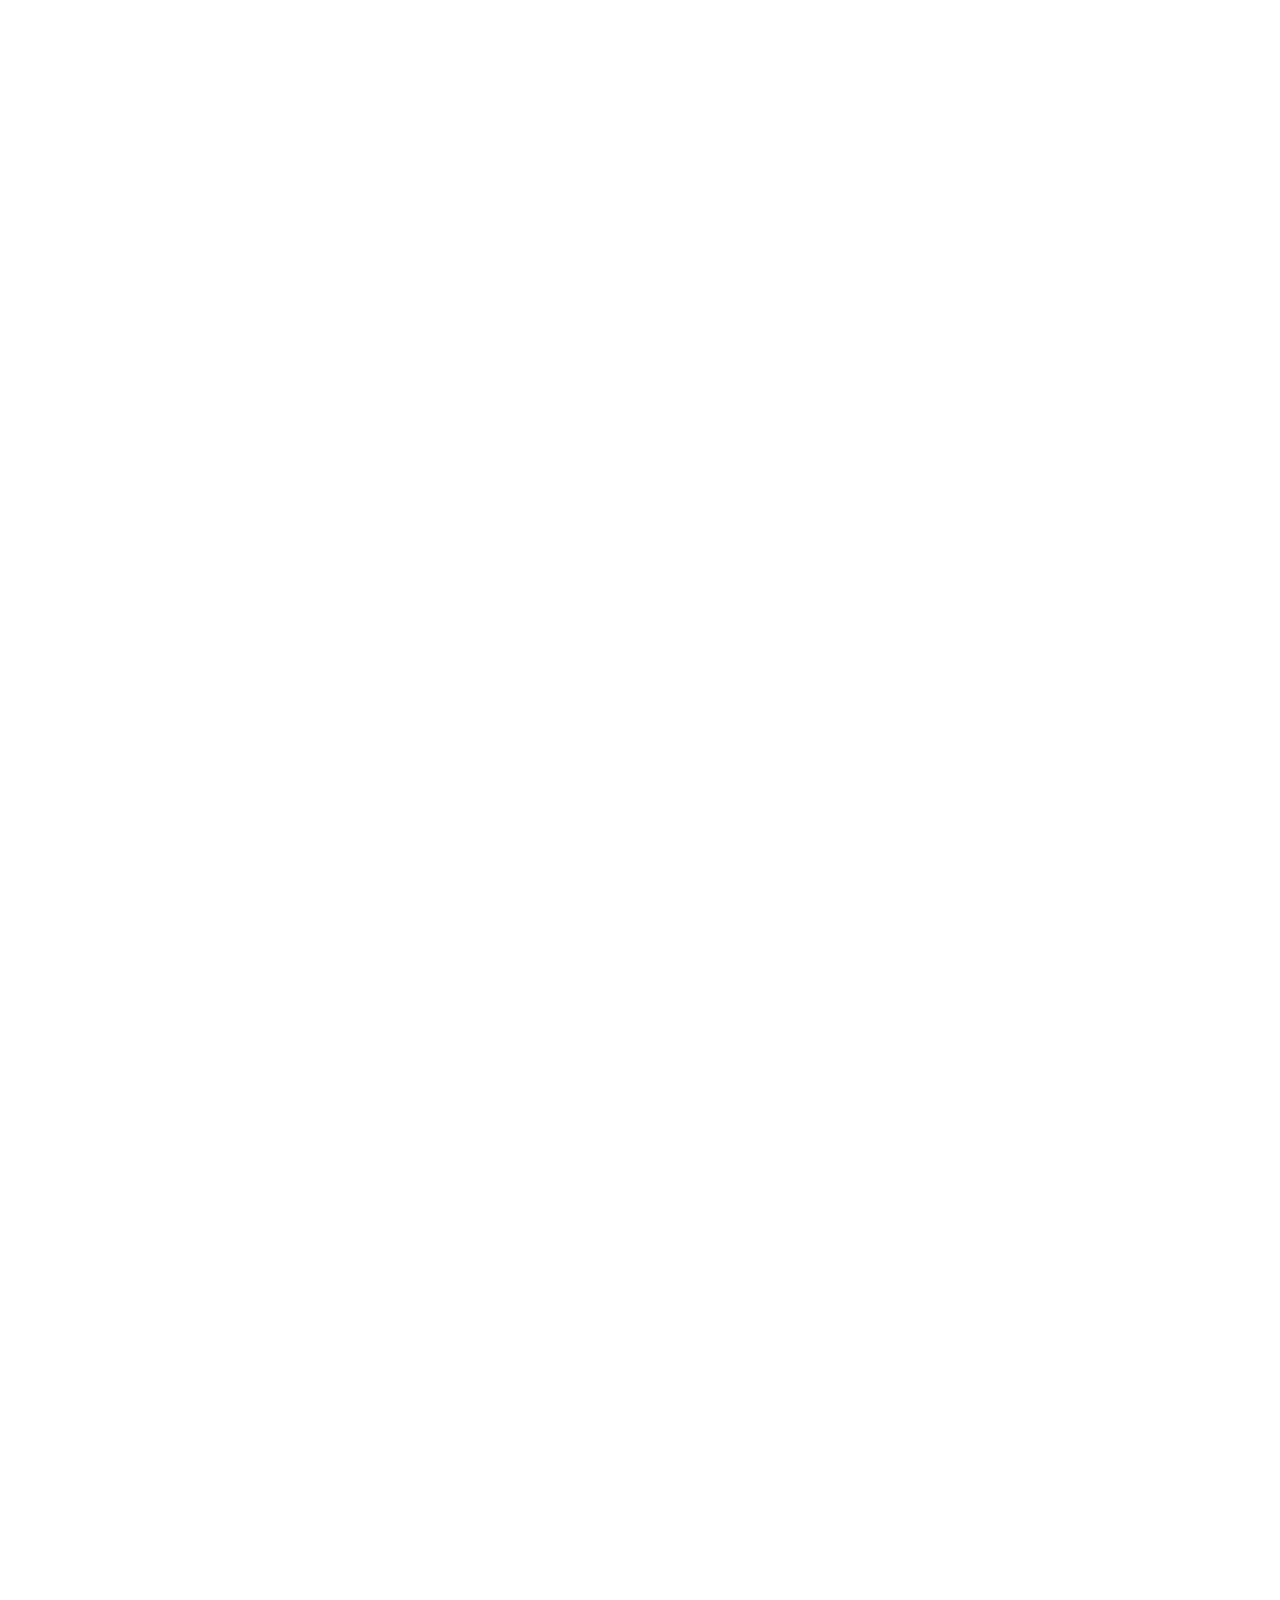
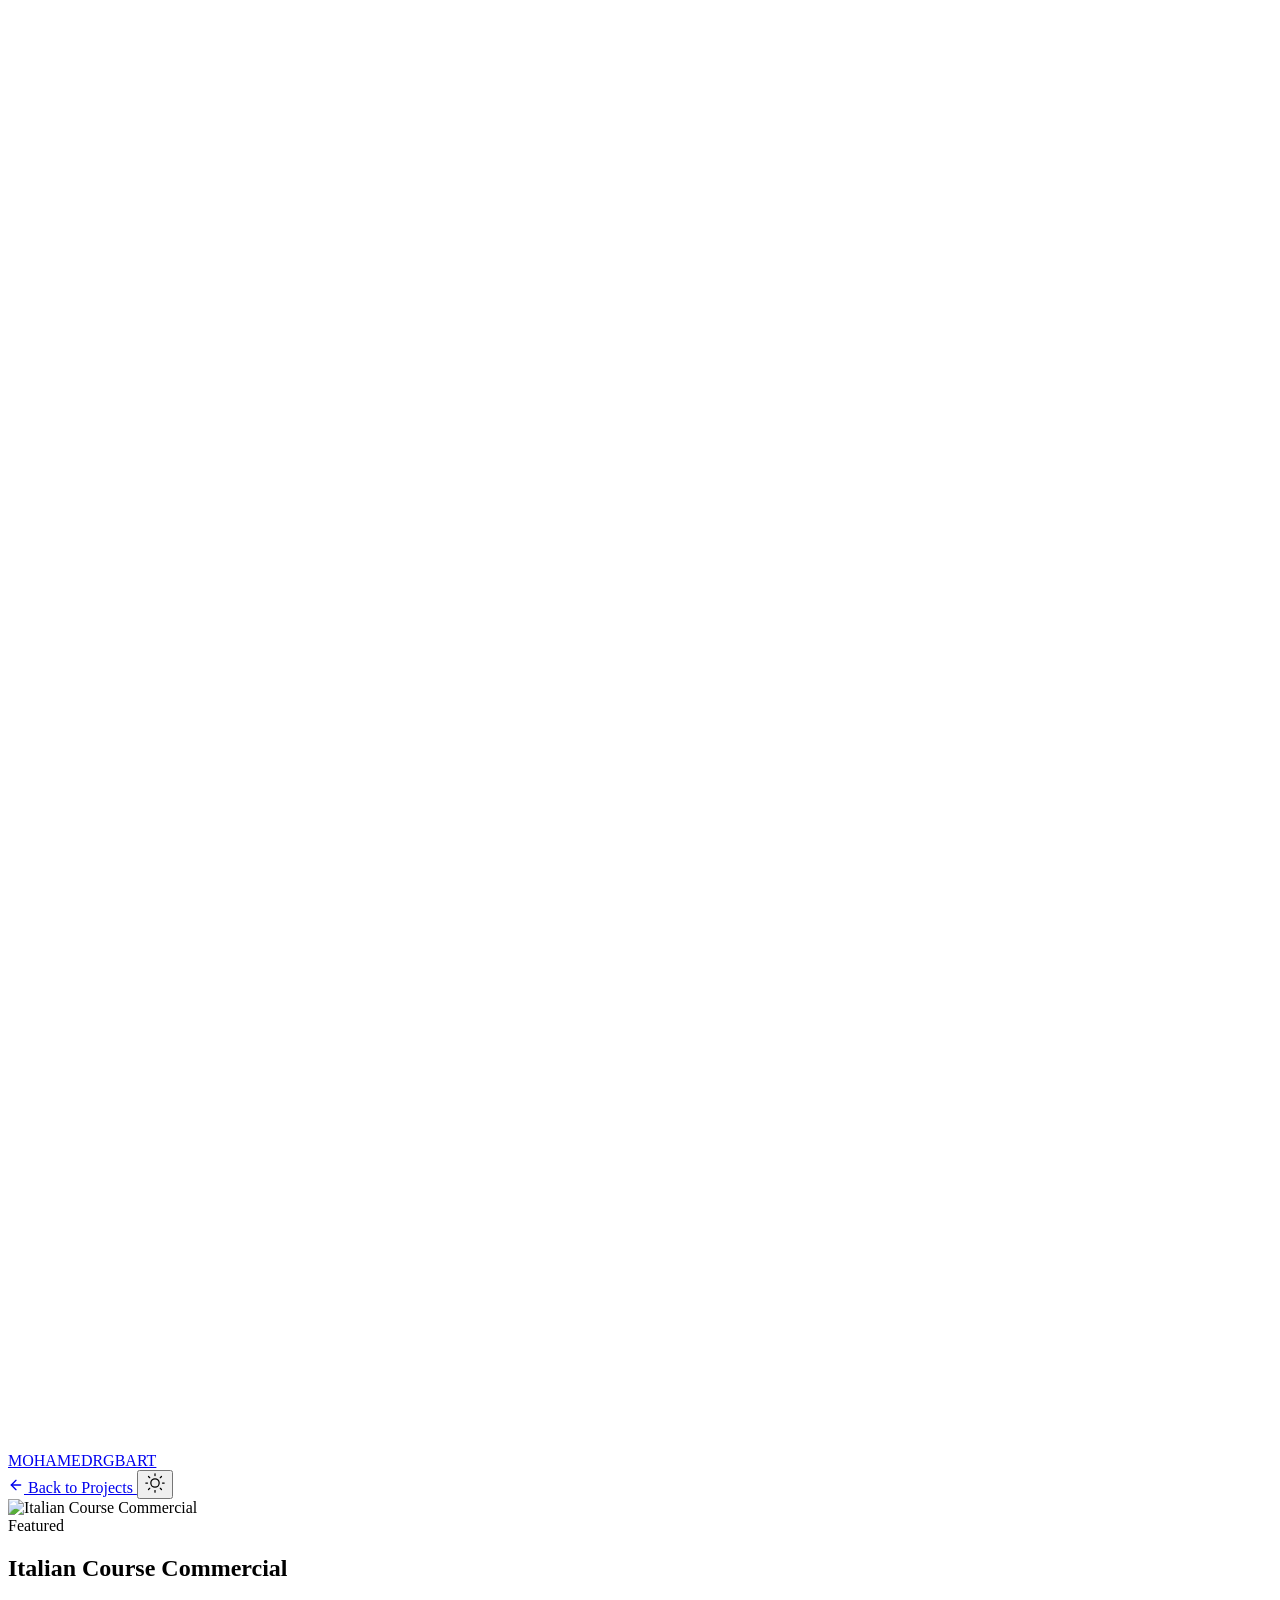
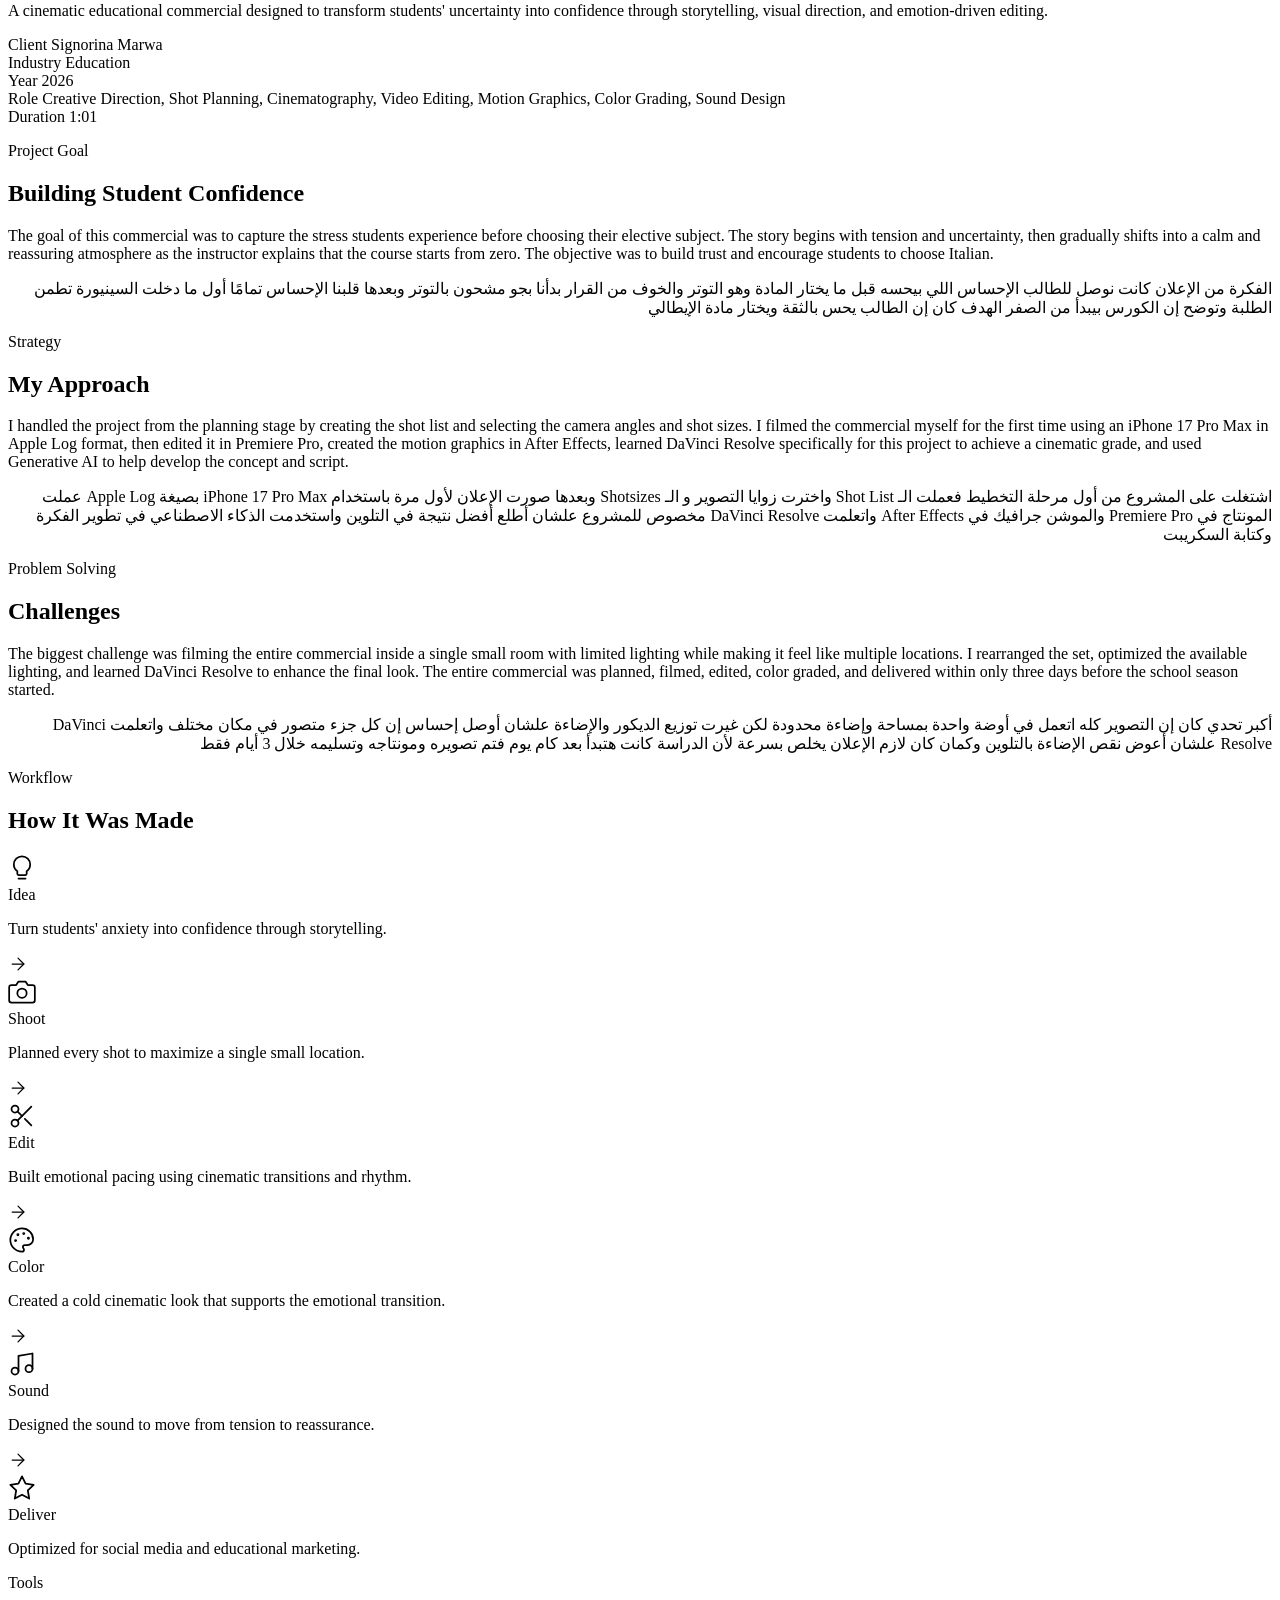
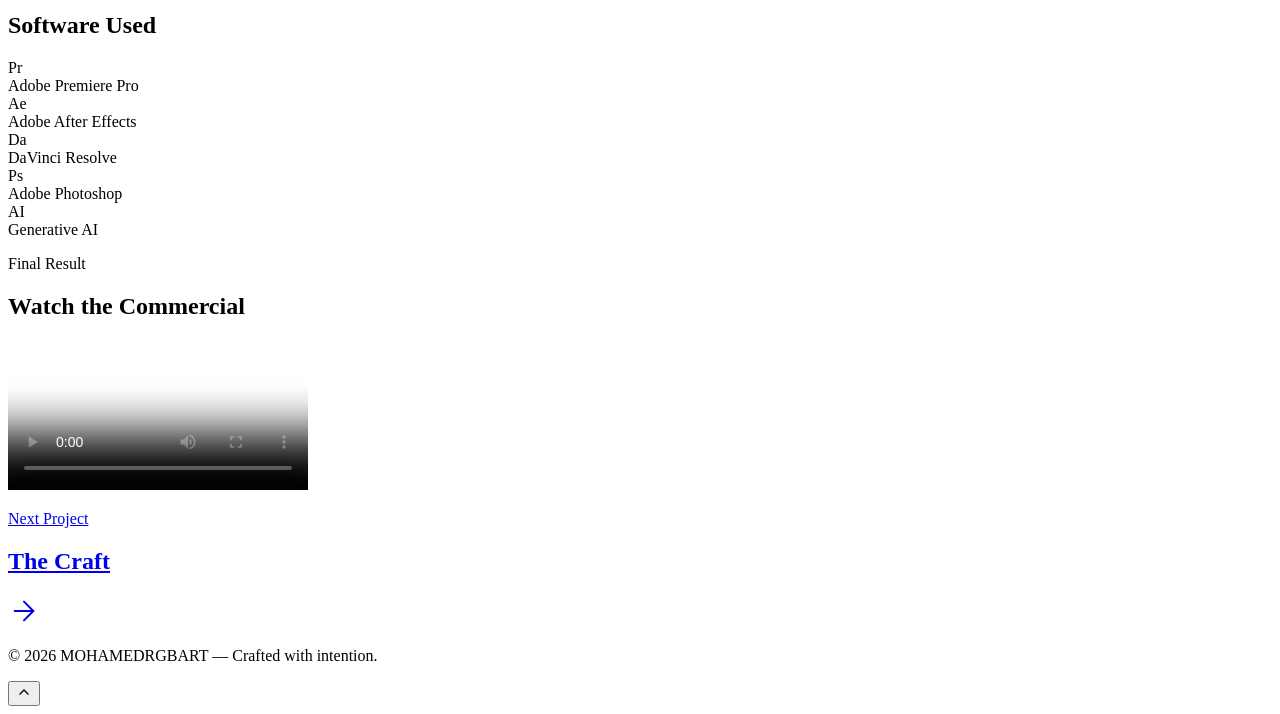
==== case-study-2.html @ 4795cac7 "Add files via upload" ====
<!DOCTYPE html>
<html lang="en" data-theme="dark">
<head>
  <meta charset="UTF-8">
  <meta name="viewport" content="width=device-width, initial-scale=1.0">
  <meta name="description" content="Italian Course Commercial — A cinematic educational commercial designed to transform students' uncertainty into confidence through storytelling. Case study by MOHAMEDRGBART.">
  <meta name="author" content="Mohamed RGB Art">
  <meta name="theme-color" content="#060B13">
  <title>Italian Course Commercial — MOHAMEDRGBART Case Study</title>
  <link rel="preconnect" href="https://fonts.googleapis.com">
  <link rel="preconnect" href="https://fonts.gstatic.com" crossorigin>
  <link href="https://fonts.googleapis.com/css2?family=Inter:wght@300;400;500;600;700&display=swap" rel="stylesheet">
  <link rel="icon" type="image/svg+xml" href="favicon.svg">
  <link rel="stylesheet" href="css/variables.css">
  <link rel="stylesheet" href="css/base.css">
  <link rel="stylesheet" href="css/layout.css">
  <link rel="stylesheet" href="css/components.css">
  <link rel="stylesheet" href="css/sections.css">
  <link rel="stylesheet" href="css/animations.css">
  <link rel="stylesheet" href="css/case-study.css">
  <link rel="stylesheet" href="css/responsive.css">
</head>
<body class="case-study-page">

  <!-- Page Transition Overlay -->
  <div class="page-transition" id="pageTransition">
    <div class="transition-bar"></div>
    <div class="transition-bar"></div>
    <div class="transition-bar"></div>
    <div class="transition-bar"></div>
    <div class="transition-bar"></div>
  </div>

  <!-- Custom Cursor -->
  <div class="custom-cursor" id="customCursor">
    <div class="cursor-dot"></div>
    <div class="cursor-ring"></div>
    <span class="cursor-text" id="cursorText"></span>
  </div>

  <!-- 3D Ribbon -->
  <div class="ribbon" id="ribbon">
    <svg class="ribbon-svg" viewBox="0 0 200 2000" preserveAspectRatio="none"></svg>
  </div>

  <!-- Case Study Navigation -->
  <nav class="nav cs-nav" id="navbar">
    <div class="nav-container">
      <a class="nav-brand" href="index.html">MOHAMEDRGBART</a>
      <div class="nav-actions">
        <a class="cs-back-link" href="index.html">
          <svg xmlns="http://www.w3.org/2000/svg" width="16" height="16" viewBox="0 0 24 24" fill="none" stroke="currentColor" stroke-width="2" stroke-linecap="round" stroke-linejoin="round"><line x1="19" y1="12" x2="5" y2="12"></line><polyline points="12 19 5 12 12 5"></polyline></svg>
          Back to Projects
        </a>
        <button class="theme-toggle" id="themeToggle" aria-label="Toggle theme">
          <svg id="sunIcon" xmlns="http://www.w3.org/2000/svg" width="20" height="20" viewBox="0 0 24 24" fill="none" stroke="currentColor" stroke-width="1.5" stroke-linecap="round" stroke-linejoin="round"><circle cx="12" cy="12" r="5"></circle><line x1="12" y1="1" x2="12" y2="3"></line><line x1="12" y1="21" x2="12" y2="23"></line><line x1="4.22" y1="4.22" x2="5.64" y2="5.64"></line><line x1="18.36" y1="18.36" x2="19.78" y2="19.78"></line><line x1="1" y1="12" x2="3" y2="12"></line><line x1="21" y1="12" x2="23" y2="12"></line><line x1="4.22" y1="19.78" x2="5.64" y2="18.36"></line><line x1="18.36" y1="5.64" x2="19.78" y2="4.22"></line></svg>
          <svg id="moonIcon" xmlns="http://www.w3.org/2000/svg" width="20" height="20" viewBox="0 0 24 24" fill="none" stroke="currentColor" stroke-width="1.5" stroke-linecap="round" stroke-linejoin="round" style="display:none;"><path d="M21 12.79A9 9 0 1 1 11.21 3 7 7 0 0 0 21 12.79z"></path></svg>
        </button>
      </div>
    </div>
  </nav>

  <section class="cs-hero">
    <div class="cs-hero-media">
      <img src="assets/images/italy_thumb.jpg" alt="Italian Course Commercial" width="1920" height="1080" loading="eager">
      <div class="cs-hero-gradient"></div>
    </div>
    <div class="cs-hero-content container">
      <span class="cs-status-badge">Featured</span>
      <h1 class="cs-title">Italian Course Commercial</h1>
      <p class="cs-tagline">A cinematic educational commercial designed to transform students' uncertainty into confidence through storytelling, visual direction, and emotion-driven editing.</p>
    </div>
  </section>

  <section class="cs-section cs-overview">
    <div class="container">
      <div class="cs-meta-grid">
        <div class="cs-meta-item reveal-up">
          <span class="cs-meta-label">Client</span>
          <span class="cs-meta-value">Signorina Marwa</span>
        </div>
        <div class="cs-meta-item reveal-up">
          <span class="cs-meta-label">Industry</span>
          <span class="cs-meta-value">Education</span>
        </div>
        <div class="cs-meta-item reveal-up">
          <span class="cs-meta-label">Year</span>
          <span class="cs-meta-value">2026</span>
        </div>
        <div class="cs-meta-item reveal-up">
          <span class="cs-meta-label">Role</span>
          <span class="cs-meta-value">Creative Direction, Shot Planning, Cinematography, Video Editing, Motion Graphics, Color Grading, Sound Design</span>
        </div>
        <div class="cs-meta-item reveal-up">
          <span class="cs-meta-label">Duration</span>
          <span class="cs-meta-value">1:01</span>
        </div>
      </div>
    </div>
  </section>

  <section class="cs-section cs-challenge">
    <div class="container cs-content-narrow">
      <p class="section-label reveal-up">Project Goal</p>
      <h2 class="cs-heading reveal-up">Building Student Confidence</h2>
      <p class="cs-text reveal-up">The goal of this commercial was to capture the stress students experience before choosing their elective subject. The story begins with tension and uncertainty, then gradually shifts into a calm and reassuring atmosphere as the instructor explains that the course starts from zero. The objective was to build trust and encourage students to choose Italian.</p>
      <p class="cs-text reveal-up" dir="rtl" style="text-align: right;">الفكرة من الإعلان كانت نوصل للطالب الإحساس اللي بيحسه قبل ما يختار المادة وهو التوتر والخوف من القرار بدأنا بجو مشحون بالتوتر وبعدها قلبنا الإحساس تمامًا أول ما دخلت السينيورة تطمن الطلبة وتوضح إن الكورس بيبدأ من الصفر الهدف كان إن الطالب يحس بالثقة ويختار مادة الإيطالي</p>
    </div>
  </section>

  <section class="cs-section cs-approach">
    <div class="container cs-content-narrow">
      <p class="section-label reveal-up">Strategy</p>
      <h2 class="cs-heading reveal-up">My Approach</h2>
      <p class="cs-text reveal-up">I handled the project from the planning stage by creating the shot list and selecting the camera angles and shot sizes. I filmed the commercial myself for the first time using an iPhone 17 Pro Max in Apple Log format, then edited it in Premiere Pro, created the motion graphics in After Effects, learned DaVinci Resolve specifically for this project to achieve a cinematic grade, and used Generative AI to help develop the concept and script.</p>
      <p class="cs-text reveal-up" dir="rtl" style="text-align: right;">اشتغلت على المشروع من أول مرحلة التخطيط فعملت الـ Shot List واخترت زوايا التصوير و الـ Shotsizes وبعدها صورت الإعلان لأول مرة باستخدام iPhone 17 Pro Max بصيغة Apple Log عملت المونتاج في Premiere Pro والموشن جرافيك في After Effects واتعلمت DaVinci Resolve مخصوص للمشروع علشان أطلع أفضل نتيجة في التلوين واستخدمت الذكاء الاصطناعي في تطوير الفكرة وكتابة السكريبت</p>
    </div>
  </section>

  <section class="cs-section cs-problems">
    <div class="container cs-content-narrow">
      <p class="section-label reveal-up">Problem Solving</p>
      <h2 class="cs-heading reveal-up">Challenges</h2>
      <p class="cs-text reveal-up">The biggest challenge was filming the entire commercial inside a single small room with limited lighting while making it feel like multiple locations. I rearranged the set, optimized the available lighting, and learned DaVinci Resolve to enhance the final look. The entire commercial was planned, filmed, edited, color graded, and delivered within only three days before the school season started.</p>
      <p class="cs-text reveal-up" dir="rtl" style="text-align: right;">أكبر تحدي كان إن التصوير كله اتعمل في أوضة واحدة بمساحة وإضاءة محدودة لكن غيرت توزيع الديكور والإضاءة علشان أوصل إحساس إن كل جزء متصور في مكان مختلف واتعلمت DaVinci Resolve علشان أعوض نقص الإضاءة بالتلوين وكمان كان لازم الإعلان يخلص بسرعة لأن الدراسة كانت هتبدأ بعد كام يوم فتم تصويره ومونتاجه وتسليمه خلال 3 أيام فقط</p>
    </div>
  </section>

  <section class="cs-section cs-process">
    <div class="container">
      <div class="cs-content-narrow">
        <p class="section-label reveal-up">Workflow</p>
        <h2 class="cs-heading reveal-up">How It Was Made</h2>
      </div>
      <div class="cs-process-flow reveal-up">
        <!-- Step 1: Idea -->
        <div class="cs-process-step">
          <div class="cs-process-card">
            <svg class="cs-process-icon" xmlns="http://www.w3.org/2000/svg" width="28" height="28" viewBox="0 0 24 24" fill="none" stroke="currentColor" stroke-width="1.5" stroke-linecap="round" stroke-linejoin="round"><path d="M12 2a7 7 0 0 0-7 7c0 2.38 1.19 4.47 3 5.74V17a1 1 0 0 0 1 1h6a1 1 0 0 0 1-1v-2.26c1.81-1.27 3-3.36 3-5.74a7 7 0 0 0-7-7z"></path><path d="M9 21h6"></path></svg>
          </div>
          <span class="cs-process-label">Idea</span>
          <p class="cs-process-subtext">Turn students' anxiety into confidence through storytelling.</p>
        </div>

        <div class="cs-process-arrow">
          <svg xmlns="http://www.w3.org/2000/svg" width="20" height="20" viewBox="0 0 24 24" fill="none" stroke="currentColor" stroke-width="1.5" stroke-linecap="round" stroke-linejoin="round"><line x1="5" y1="12" x2="19" y2="12"></line><polyline points="12 5 19 12 12 19"></polyline></svg>
        </div>

        <!-- Step 2: Shoot -->
        <div class="cs-process-step">
          <div class="cs-process-card">
            <svg class="cs-process-icon" xmlns="http://www.w3.org/2000/svg" width="28" height="28" viewBox="0 0 24 24" fill="none" stroke="currentColor" stroke-width="1.5" stroke-linecap="round" stroke-linejoin="round"><path d="M23 19a2 2 0 0 1-2 2H3a2 2 0 0 1-2-2V8a2 2 0 0 1 2-2h4l2-3h6l2 3h4a2 2 0 0 1 2 2z"></path><circle cx="12" cy="13" r="4"></circle></svg>
          </div>
          <span class="cs-process-label">Shoot</span>
          <p class="cs-process-subtext">Planned every shot to maximize a single small location.</p>
        </div>

        <div class="cs-process-arrow">
          <svg xmlns="http://www.w3.org/2000/svg" width="20" height="20" viewBox="0 0 24 24" fill="none" stroke="currentColor" stroke-width="1.5" stroke-linecap="round" stroke-linejoin="round"><line x1="5" y1="12" x2="19" y2="12"></line><polyline points="12 5 19 12 12 19"></polyline></svg>
        </div>

        <!-- Step 3: Edit -->
        <div class="cs-process-step">
          <div class="cs-process-card">
            <svg class="cs-process-icon" xmlns="http://www.w3.org/2000/svg" width="28" height="28" viewBox="0 0 24 24" fill="none" stroke="currentColor" stroke-width="1.5" stroke-linecap="round" stroke-linejoin="round"><circle cx="6" cy="6" r="3"></circle><circle cx="6" cy="18" r="3"></circle><line x1="20" y1="4" x2="8.12" y2="15.88"></line><line x1="14.47" y1="14.47" x2="20" y2="20"></line><line x1="8.12" y1="8.12" x2="12" y2="12"></line></svg>
          </div>
          <span class="cs-process-label">Edit</span>
          <p class="cs-process-subtext">Built emotional pacing using cinematic transitions and rhythm.</p>
        </div>

        <div class="cs-process-arrow">
          <svg xmlns="http://www.w3.org/2000/svg" width="20" height="20" viewBox="0 0 24 24" fill="none" stroke="currentColor" stroke-width="1.5" stroke-linecap="round" stroke-linejoin="round"><line x1="5" y1="12" x2="19" y2="12"></line><polyline points="12 5 19 12 12 19"></polyline></svg>
        </div>

        <!-- Step 4: Color -->
        <div class="cs-process-step">
          <div class="cs-process-card">
            <svg class="cs-process-icon" xmlns="http://www.w3.org/2000/svg" width="28" height="28" viewBox="0 0 24 24" fill="none" stroke="currentColor" stroke-width="1.5" stroke-linecap="round" stroke-linejoin="round"><circle cx="13.5" cy="6.5" r=".5" fill="currentColor"></circle><circle cx="17.5" cy="10.5" r=".5" fill="currentColor"></circle><circle cx="8.5" cy="7.5" r=".5" fill="currentColor"></circle><circle cx="6.5" cy="12.5" r=".5" fill="currentColor"></circle><path d="M12 2C6.5 2 2 6.5 2 12s4.5 10 10 10c.92 0 1.7-.72 1.7-1.65 0-.43-.17-.83-.46-1.13-.28-.3-.46-.7-.46-1.14 0-.92.73-1.68 1.66-1.68h2.06c2.8 0 5.04-2.24 5.04-5.04 0-5.22-4.24-9.36-9.54-9.36z"></path></svg>
          </div>
          <span class="cs-process-label">Color</span>
          <p class="cs-process-subtext">Created a cold cinematic look that supports the emotional transition.</p>
        </div>

        <div class="cs-process-arrow">
          <svg xmlns="http://www.w3.org/2000/svg" width="20" height="20" viewBox="0 0 24 24" fill="none" stroke="currentColor" stroke-width="1.5" stroke-linecap="round" stroke-linejoin="round"><line x1="5" y1="12" x2="19" y2="12"></line><polyline points="12 5 19 12 12 19"></polyline></svg>
        </div>

        <!-- Step 5: Sound -->
        <div class="cs-process-step">
          <div class="cs-process-card">
            <svg class="cs-process-icon" xmlns="http://www.w3.org/2000/svg" width="28" height="28" viewBox="0 0 24 24" fill="none" stroke="currentColor" stroke-width="1.5" stroke-linecap="round" stroke-linejoin="round"><path d="M9 18V5l12-2v13"></path><circle cx="6" cy="18" r="3"></circle><circle cx="18" cy="16" r="3"></circle></svg>
          </div>
          <span class="cs-process-label">Sound</span>
          <p class="cs-process-subtext">Designed the sound to move from tension to reassurance.</p>
        </div>

        <div class="cs-process-arrow">
          <svg xmlns="http://www.w3.org/2000/svg" width="20" height="20" viewBox="0 0 24 24" fill="none" stroke="currentColor" stroke-width="1.5" stroke-linecap="round" stroke-linejoin="round"><line x1="5" y1="12" x2="19" y2="12"></line><polyline points="12 5 19 12 12 19"></polyline></svg>
        </div>

        <!-- Step 6: Deliver -->
        <div class="cs-process-step">
          <div class="cs-process-card">
            <svg class="cs-process-icon" xmlns="http://www.w3.org/2000/svg" width="28" height="28" viewBox="0 0 24 24" fill="none" stroke="currentColor" stroke-width="1.5" stroke-linecap="round" stroke-linejoin="round"><polygon points="12 2 15.09 8.26 22 9.27 17 14.14 18.18 21.02 12 17.77 5.82 21.02 7 14.14 2 9.27 8.91 8.26 12 2"></polygon></svg>
          </div>
          <span class="cs-process-label">Deliver</span>
          <p class="cs-process-subtext">Optimized for social media and educational marketing.</p>
        </div>
      </div>
    </div>
  </section>

  <section class="cs-section cs-software">
    <div class="container">
      <div class="cs-content-narrow">
        <p class="section-label reveal-up">Tools</p>
        <h2 class="cs-heading reveal-up">Software Used</h2>
      </div>
      <div class="cs-software-grid">
        <div class="cs-software-item reveal-up">
          <div class="cs-software-icon">
            <span>Pr</span>
          </div>
          <span class="cs-software-name">Adobe Premiere Pro</span>
        </div>
        <div class="cs-software-item reveal-up">
          <div class="cs-software-icon">
            <span>Ae</span>
          </div>
          <span class="cs-software-name">Adobe After Effects</span>
        </div>
        <div class="cs-software-item reveal-up">
          <div class="cs-software-icon">
            <span>Da</span>
          </div>
          <span class="cs-software-name">DaVinci Resolve</span>
        </div>
        <div class="cs-software-item reveal-up">
          <div class="cs-software-icon">
            <span>Ps</span>
          </div>
          <span class="cs-software-name">Adobe Photoshop</span>
        </div>
        <div class="cs-software-item reveal-up">
          <div class="cs-software-icon">
            <span>AI</span>
          </div>
          <span class="cs-software-name">Generative AI</span>
        </div>
      </div>
    </div>
  </section>

  <section class="cs-section cs-final">
    <div class="container">
      <div class="cs-content-narrow">
        <p class="section-label reveal-up">Final Result</p>
        <h2 class="cs-heading reveal-up">Watch the Commercial</h2>
      </div>
      <div class="cs-video-player reveal-up">
        <div class="cs-video-frame">
          <video controls poster="assets/images/italy-cover.png">
            <source src="Selected works/Italy Commercial .mp4" type="video/mp4">
            Your browser does not support the video tag.
          </video>
        </div>
      </div>
    </div>
  </section>

  <section class="cs-section cs-next-project">
    <div class="container">
      <a href="case-study-3.html" class="cs-next-link" data-transition>
        <p class="section-label">Next Project</p>
        <h2 class="cs-next-title">The Craft</h2>
        <div class="cs-next-arrow">
          <svg xmlns="http://www.w3.org/2000/svg" width="32" height="32" viewBox="0 0 24 24" fill="none" stroke="currentColor" stroke-width="1.5" stroke-linecap="round" stroke-linejoin="round"><line x1="5" y1="12" x2="19" y2="12"></line><polyline points="12 5 19 12 12 19"></polyline></svg>
        </div>
      </a>
    </div>
  </section>

  <footer class="footer">
    <div class="container">
      <p>&copy; 2026 MOHAMEDRGBART &mdash; Crafted with intention.</p>
      <button class="back-to-top" id="backToTop" aria-label="Back to top">
        <svg xmlns="http://www.w3.org/2000/svg" width="16" height="16" viewBox="0 0 24 24" fill="none" stroke="currentColor" stroke-width="2" stroke-linecap="round" stroke-linejoin="round"><polyline points="18 15 12 9 6 15"></polyline></svg>
      </button>
    </div>
  </footer>

  <script src="js/theme.js" defer></script>
  <script src="js/navigation.js" defer></script>
  <script src="js/animations.js" defer></script>
  <script src="js/lazy-load.js" defer></script>
  <script src="js/particles.js" defer></script>
  <script src="js/cursor.js" defer></script>
  <script src="js/ribbon.js" defer></script>
  <script src="js/transitions.js" defer></script>
  <script src="js/projects.js" defer></script>
  <script src="js/case-study.js" defer></script>
</body>
</html>
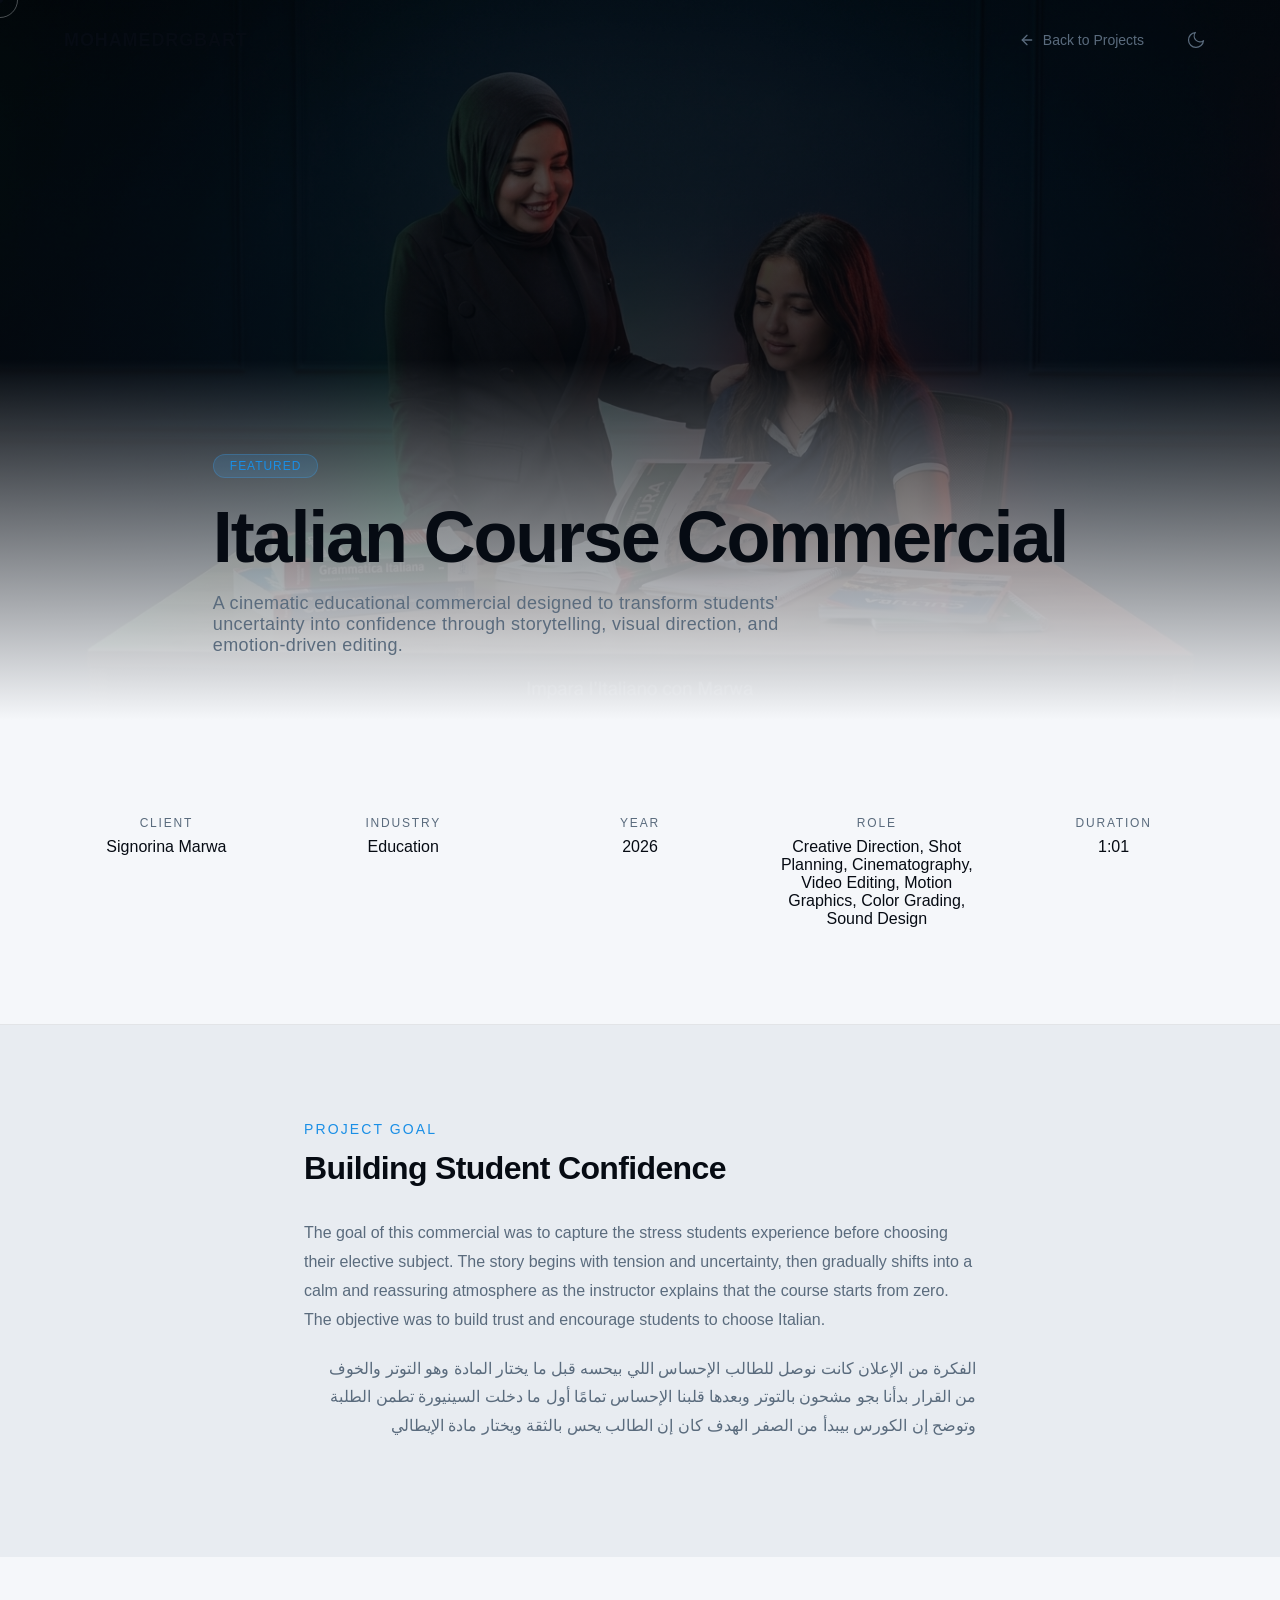
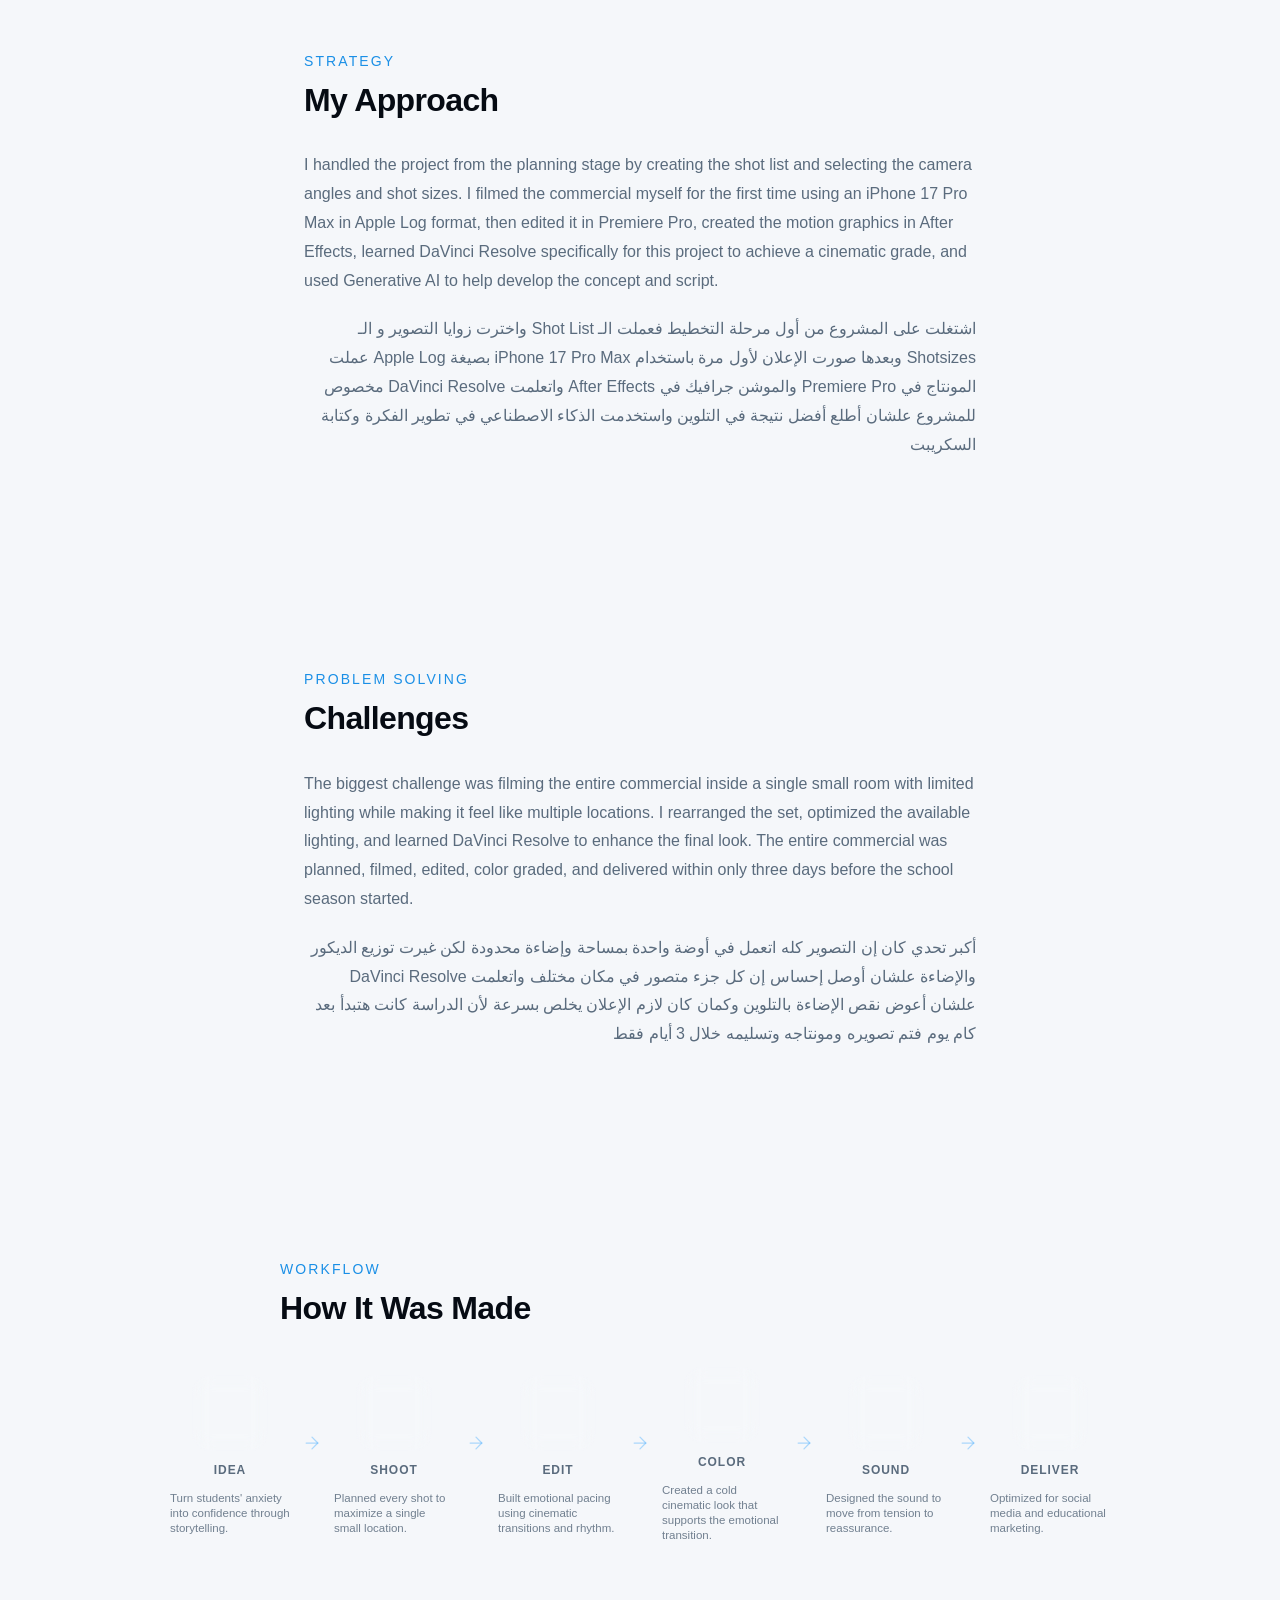
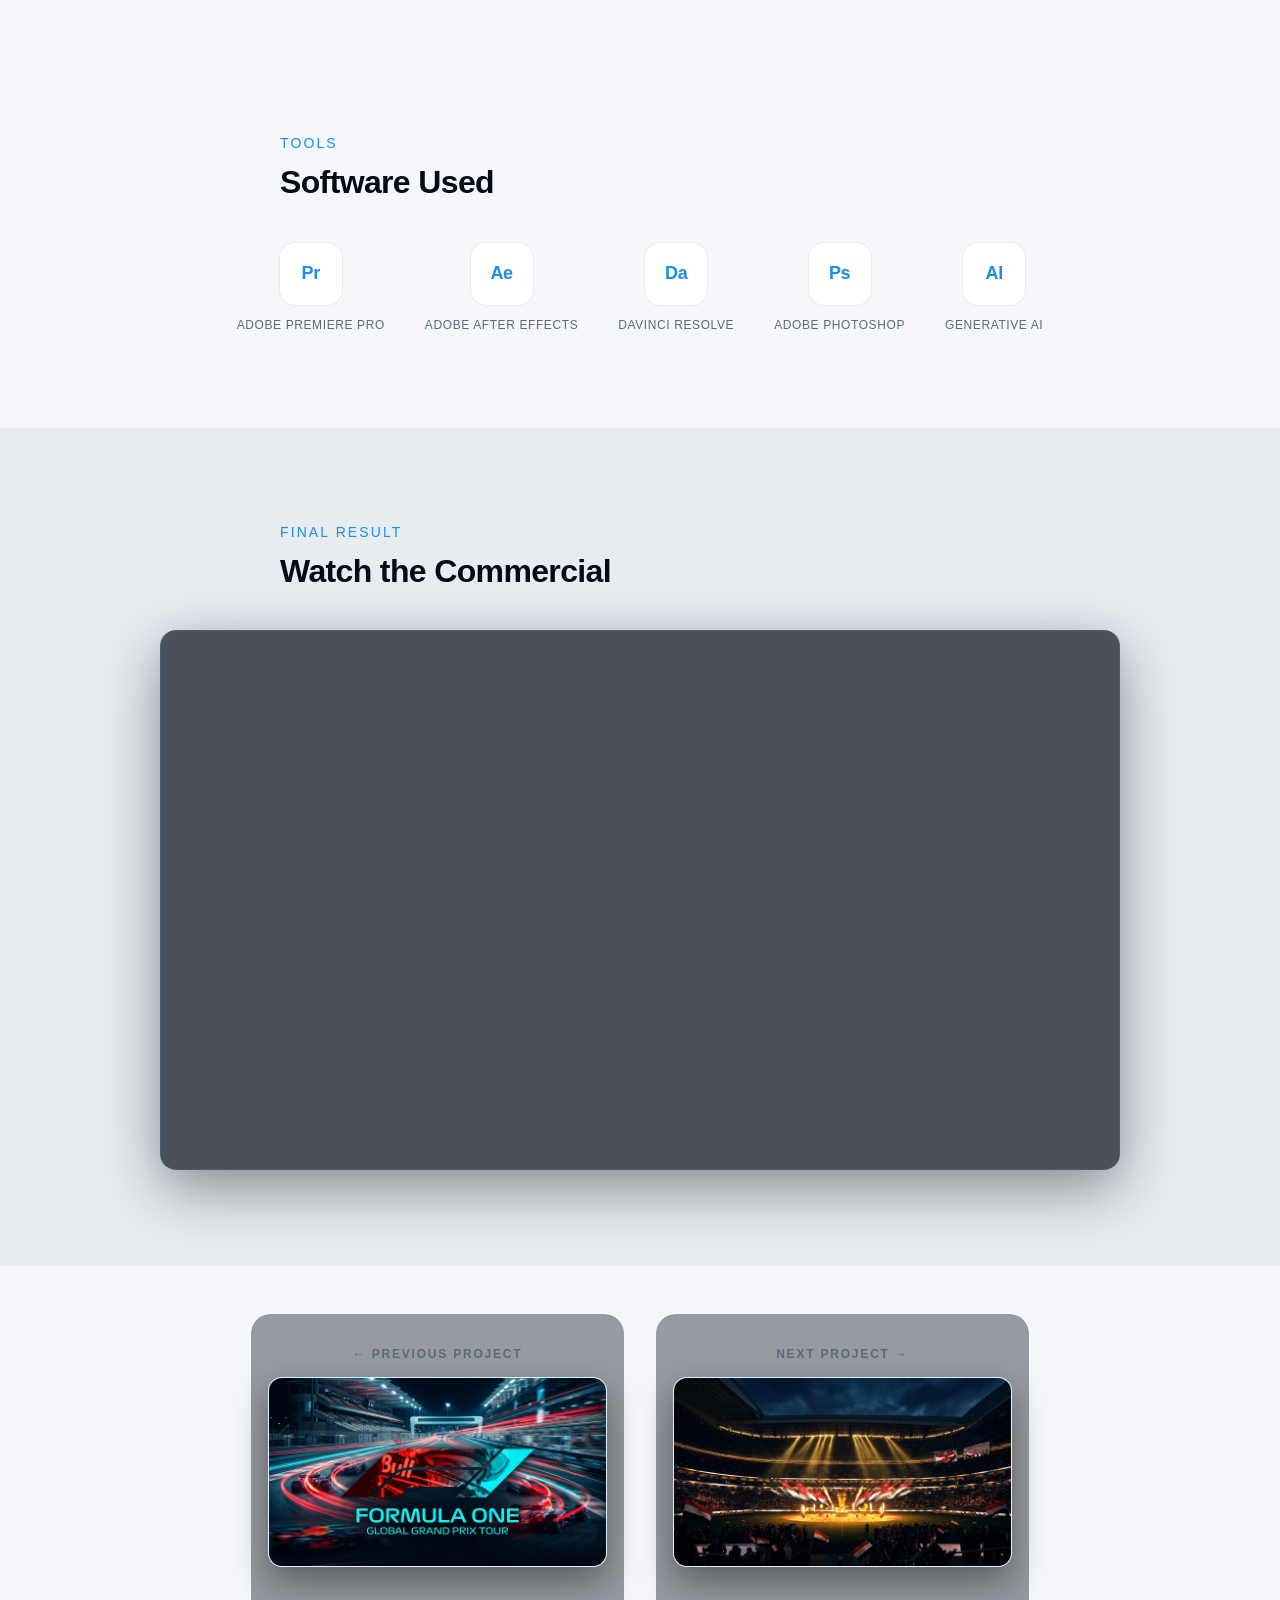
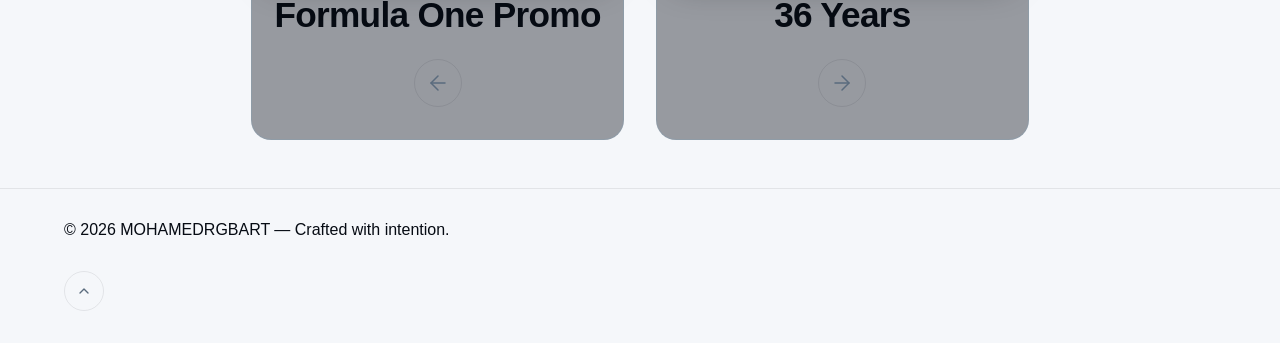
==== commit f103010e: "Update project videos to Google Drive" ====
--- a/case-study-2.html
+++ b/case-study-2.html
@@ -258,11 +258,8 @@
         <h2 class="cs-heading reveal-up">Watch the Commercial</h2>
       </div>
       <div class="cs-video-player reveal-up">
-        <div class="cs-video-frame">
-          <video controls poster="assets/images/italy-cover.png">
-            <source src="Selected works/Italy Commercial .mp4" type="video/mp4">
-            Your browser does not support the video tag.
-          </video>
+        <div class="cs-video-frame" style="max-width: 960px; width: 100%; aspect-ratio: 16/9; height: 540px;">
+          <iframe src="https://drive.google.com/file/d/1u02dj9ZrypSbc4tfqgzKthN7iNm6gxJT/preview" width="100%" height="100%" allow="autoplay; encrypted-media" allowfullscreen title="Italian Course Commercial"></iframe>
         </div>
       </div>
     </div>
--- a/css/variables.css
+++ b/css/variables.css
@@ -0,0 +1,62 @@
+:root {
+  /* Dark mode (default) */
+  --bg-primary: #060B13;
+  --bg-secondary: #0B1624;
+  --surface: #101C2C;
+  --text-primary: #F5F7FA;
+  --text-secondary: #8FA4B8;
+  --accent: #39A8FF;
+  --hover-accent: #7DD3FF;
+  --border: rgba(143, 164, 184, 0.1);
+  --shadow: rgba(0, 0, 0, 0.3);
+
+  /* Typography */
+  --text-xs: 0.75rem;
+  --text-sm: 0.875rem;
+  --text-base: 1rem;
+  --text-lg: 1.125rem;
+  --text-xl: 1.25rem;
+  --text-2xl: 1.5rem;
+  --text-3xl: 2rem;
+  --text-4xl: 2.5rem;
+  --text-5xl: 3.5rem;
+  --text-6xl: 4.5rem;
+  --text-hero: clamp(2.5rem, 6vw, 5.5rem);
+
+  /* Spacing */
+  --space-1: 0.25rem;
+  --space-2: 0.5rem;
+  --space-3: 0.75rem;
+  --space-4: 1rem;
+  --space-5: 1.25rem;
+  --space-6: 1.5rem;
+  --space-7: 1.75rem;
+  --space-8: 2rem;
+  --space-9: 2.25rem;
+  --space-10: 2.5rem;
+  --space-11: 2.75rem;
+  --space-12: 3rem;
+  --space-13: 3.25rem;
+  --space-14: 3.5rem;
+  --space-15: 3.75rem;
+  --space-16: 4rem;
+  --space-17: 4.25rem;
+  --space-18: 4.5rem;
+  --space-19: 4.75rem;
+  --space-20: 5rem;
+  --space-24: 6rem;
+  --space-32: 8rem;
+  --space-40: 10rem;
+}
+
+[data-theme="light"] {
+  --bg-primary: #F5F7FA;
+  --bg-secondary: #E8ECF1;
+  --surface: #FFFFFF;
+  --text-primary: #060B13;
+  --text-secondary: #5A6B7D;
+  --accent: #1A8FE6;
+  --hover-accent: #39A8FF;
+  --border: rgba(6, 11, 19, 0.08);
+  --shadow: rgba(0, 0, 0, 0.08);
+}
--- a/css/base.css
+++ b/css/base.css
@@ -0,0 +1,61 @@
+*, *::before, *::after {
+  box-sizing: border-box;
+}
+
+* {
+  margin: 0;
+}
+
+html {
+  scroll-behavior: smooth;
+}
+
+body {
+  background-color: var(--bg-primary);
+  color: var(--text-primary);
+  font-family: 'Inter', sans-serif;
+  -webkit-font-smoothing: antialiased;
+  -moz-osx-font-smoothing: grayscale;
+  transition: background-color 0.5s ease, color 0.5s ease;
+}
+
+img, picture, video, canvas, svg {
+  display: block;
+  max-width: 100%;
+}
+
+input, button, textarea, select {
+  font: inherit;
+}
+
+p, h1, h2, h3, h4, h5, h6 {
+  overflow-wrap: break-word;
+}
+
+h1, h2, h3, h4, h5, h6 {
+  font-family: 'Inter', sans-serif;
+  font-weight: 600;
+  letter-spacing: -0.02em;
+}
+
+::selection {
+  background-color: var(--accent);
+  color: #fff;
+}
+
+::-webkit-scrollbar {
+  width: 8px;
+}
+
+::-webkit-scrollbar-track {
+  background: var(--bg-primary);
+}
+
+::-webkit-scrollbar-thumb {
+  background: var(--surface);
+  border-radius: 4px;
+}
+
+::-webkit-scrollbar-thumb:hover {
+  background: var(--border);
+}
--- a/css/layout.css
+++ b/css/layout.css
@@ -0,0 +1,42 @@
+.container {
+  max-width: 1200px;
+  margin: 0 auto;
+  padding: 0 var(--space-6);
+}
+
+.section {
+  padding: var(--space-32) 0;
+  min-height: 100vh;
+  display: flex;
+  align-items: center;
+  justify-content: center;
+  transition: background-color 0.5s ease, color 0.5s ease;
+}
+
+.section > .container {
+  width: 100%;
+}
+
+.section-header {
+  text-align: center;
+  margin-bottom: var(--space-16);
+  max-width: 600px;
+  margin-inline: auto;
+}
+
+.section-label {
+  text-transform: uppercase;
+  letter-spacing: 0.15em;
+  font-size: var(--text-sm);
+  color: var(--accent);
+  margin-bottom: var(--space-3);
+  font-weight: 500;
+}
+
+.section-title {
+  font-size: var(--text-4xl);
+  font-weight: 700;
+  letter-spacing: -0.02em;
+  color: var(--text-primary);
+  line-height: 1.15;
+}
--- a/css/components.css
+++ b/css/components.css
@@ -0,0 +1,496 @@
+/* Navigation */
+.nav {
+  position: fixed;
+  top: 0;
+  left: 0;
+  width: 100%;
+  z-index: 1000;
+  padding: var(--space-5) 0;
+  background: transparent;
+  transition: background-color 0.3s ease, border-color 0.3s ease, color 0.5s ease;
+}
+
+.nav.scrolled {
+  background-color: rgba(6, 11, 19, 0.92);
+  backdrop-filter: blur(20px);
+  -webkit-backdrop-filter: blur(20px);
+  border-bottom: 1px solid var(--border);
+}
+
+[data-theme="light"] .nav.scrolled {
+  background-color: rgba(245, 247, 250, 0.92);
+}
+
+.nav-container {
+  display: flex;
+  align-items: center;
+  justify-content: space-between;
+  max-width: 1200px;
+  margin: 0 auto;
+  padding: 0 var(--space-6);
+}
+
+.nav-brand {
+  font-weight: 700;
+  font-size: var(--text-lg);
+  letter-spacing: 0.05em;
+  color: var(--text-primary);
+  text-decoration: none;
+  transition: color 0.5s ease;
+}
+
+.nav-actions {
+  display: flex;
+  align-items: center;
+  gap: var(--space-4);
+}
+
+.nav-links {
+  display: flex;
+  gap: var(--space-8);
+}
+
+.nav-link {
+  color: var(--text-secondary);
+  text-decoration: none;
+  font-size: var(--text-sm);
+  font-weight: 500;
+  position: relative;
+  transition: color 0.3s ease;
+}
+
+.nav-link::after {
+  content: '';
+  position: absolute;
+  width: 0;
+  height: 1px;
+  background-color: var(--accent);
+  bottom: -4px;
+  left: 0;
+  transition: width 0.3s ease;
+}
+
+.nav-link:hover, .nav-link:active, .nav-link.active {
+  color: var(--text-primary);
+}
+
+.nav-link:hover::after, .nav-link.active::after {
+  width: 100%;
+}
+
+.nav-actions {
+  display: flex;
+  align-items: center;
+  gap: var(--space-4);
+}
+
+.theme-toggle {
+  background: none;
+  border: none;
+  color: var(--text-secondary);
+  cursor: pointer;
+  padding: var(--space-2);
+  border-radius: 50%;
+  transition: all 0.3s ease;
+  width: 40px;
+  height: 40px;
+  display: flex;
+  align-items: center;
+  justify-content: center;
+}
+
+.theme-toggle:hover {
+  color: var(--text-primary);
+  background-color: var(--surface);
+}
+
+.theme-toggle svg {
+  width: 20px;
+  height: 20px;
+}
+
+.nav-hamburger {
+  display: none;
+  background: none;
+  border: none;
+  cursor: pointer;
+  padding: var(--space-2);
+  flex-direction: column;
+  gap: 5px;
+}
+
+.nav-hamburger span {
+  display: block;
+  width: 24px;
+  height: 2px;
+  background-color: var(--text-primary);
+  transition: all 0.3s ease;
+  border-radius: 2px;
+}
+
+.nav-hamburger.active span:nth-child(1) {
+  transform: rotate(45deg) translateY(7px);
+}
+
+.nav-hamburger.active span:nth-child(2) {
+  opacity: 0;
+}
+
+.nav-hamburger.active span:nth-child(3) {
+  transform: rotate(-45deg) translateY(-7px);
+}
+
+/* Mobile Menu */
+.mobile-menu {
+  position: fixed;
+  inset: 0;
+  background-color: var(--bg-primary);
+  z-index: 999;
+  display: flex;
+  flex-direction: column;
+  align-items: center;
+  justify-content: center;
+  gap: var(--space-8);
+  opacity: 0;
+  visibility: hidden;
+  transition: all 0.4s ease;
+}
+
+.mobile-menu.active {
+  opacity: 1;
+  visibility: visible;
+}
+
+.mobile-menu .nav-link {
+  font-size: var(--text-2xl);
+  color: var(--text-primary);
+}
+
+/* Buttons */
+.btn {
+  display: inline-flex;
+  align-items: center;
+  justify-content: center;
+  padding: var(--space-4) var(--space-8);
+  border-radius: 100px;
+  font-weight: 500;
+  font-size: var(--text-sm);
+  text-decoration: none;
+  transition: all 0.4s ease;
+  cursor: pointer;
+  border: none;
+  letter-spacing: 0.02em;
+}
+
+.btn-primary {
+  background-color: var(--accent);
+  color: #fff;
+}
+
+.btn-primary:hover {
+  background-color: var(--hover-accent);
+  transform: translateY(-2px);
+  box-shadow: 0 8px 30px rgba(57, 168, 255, 0.3);
+}
+
+/* Cards */
+.project-card {
+  border-radius: 16px;
+  overflow: hidden;
+  background-color: var(--surface);
+  transition: all 0.4s ease;
+}
+
+.project-card:hover {
+  transform: translateY(-8px);
+  box-shadow: 0 20px 60px var(--shadow);
+}
+
+.project-card-media {
+  position: relative;
+  overflow: hidden;
+  aspect-ratio: 16/9;
+}
+
+.project-card-media img {
+  width: 100%;
+  height: 100%;
+  object-fit: cover;
+  transition: transform 0.6s ease;
+}
+
+.project-card:hover .project-card-media img {
+  transform: scale(1.05);
+}
+
+.project-card-overlay {
+  position: absolute;
+  inset: 0;
+  background-color: rgba(6, 11, 19, 0.6);
+  display: flex;
+  align-items: center;
+  justify-content: center;
+  opacity: 0;
+  transition: opacity 0.4s ease;
+}
+
+.project-card:hover .project-card-overlay {
+  opacity: 1;
+}
+
+.project-card-view {
+  color: #fff;
+  font-size: var(--text-sm);
+  font-weight: 500;
+  letter-spacing: 0.05em;
+  text-transform: uppercase;
+  border: 1px solid rgba(255, 255, 255, 0.4);
+  padding: var(--space-2) var(--space-5);
+  border-radius: 100px;
+}
+
+.project-card-info {
+  padding: var(--space-5) var(--space-6);
+}
+
+.project-card-category {
+  font-size: var(--text-xs);
+  text-transform: uppercase;
+  letter-spacing: 0.1em;
+  color: var(--accent);
+  font-weight: 500;
+}
+
+.project-card-title {
+  font-size: var(--text-xl);
+  font-weight: 600;
+  margin-top: var(--space-2);
+  color: var(--text-primary);
+}
+
+.project-card-desc {
+  font-size: var(--text-sm);
+  color: var(--text-secondary);
+  margin-top: var(--space-2);
+  line-height: 1.6;
+}
+
+/* ============================================
+   SERVICES CARDS & INTERACTION SYSTEM
+   ============================================ */
+.service-card {
+  padding: var(--space-8);
+  border-radius: 16px;
+  background-color: var(--surface);
+  border: 1px solid var(--border);
+  transition: transform 0.35s cubic-bezier(0.25, 0.46, 0.45, 0.94),
+              border-color 0.35s ease,
+              box-shadow 0.35s ease,
+              opacity 0.35s ease;
+  will-change: transform, opacity;
+}
+
+/* Card Hover Interaction */
+.service-card:hover {
+  transform: translateY(-3px);
+  border-color: var(--accent);
+  box-shadow: 0 8px 30px rgba(57, 168, 255, 0.15), 0 0 20px rgba(57, 168, 255, 0.1);
+  z-index: 2;
+}
+
+/* Focus Effect: non-hovered sibling cards get subtle opacity reduction */
+@media (hover: hover) and (pointer: fine) {
+  .services-grid:hover .service-card:not(:hover) {
+    opacity: 0.72;
+  }
+}
+
+/* Service Icon Base */
+.service-icon {
+  width: 48px;
+  height: 48px;
+  margin-bottom: var(--space-5);
+  color: var(--accent);
+  transition: transform 0.35s cubic-bezier(0.25, 0.46, 0.45, 0.94);
+}
+
+.service-icon svg {
+  width: 100%;
+  height: 100%;
+  transition: transform 0.35s cubic-bezier(0.25, 0.46, 0.45, 0.94);
+}
+
+.service-card:hover .service-icon {
+  transform: translateY(-2.5px);
+}
+
+/* Icon Micro-Animations per Service */
+.service-card[data-service="commercial"]:hover .service-icon svg {
+  animation: iconFrameShift 1.2s ease-in-out infinite alternate;
+}
+
+@keyframes iconFrameShift {
+  0% { transform: translateY(0) scale(1); }
+  100% { transform: translateY(-2px) scale(1.04); }
+}
+
+.service-card[data-service="social"]:hover .service-icon svg {
+  animation: iconPulseSubtle 1.3s ease-in-out infinite alternate;
+}
+
+@keyframes iconPulseSubtle {
+  0% { transform: scale(1); }
+  100% { transform: scale(1.08); }
+}
+
+.service-card[data-service="motion"]:hover .service-icon svg {
+  animation: iconMotionShift 1.4s ease-in-out infinite alternate;
+}
+
+@keyframes iconMotionShift {
+  0% { transform: translate(0, 0); }
+  100% { transform: translate(2px, -2px) scale(1.04); }
+}
+
+.service-card[data-service="color"]:hover .service-icon svg {
+  animation: iconColorRotate 2s ease-in-out infinite alternate;
+}
+
+@keyframes iconColorRotate {
+  0% { transform: rotate(0deg); }
+  100% { transform: rotate(14deg); }
+}
+
+.service-card[data-service="creative"]:hover .service-icon svg {
+  animation: iconCreativeFocus 1.4s ease-in-out infinite alternate;
+}
+
+@keyframes iconCreativeFocus {
+  0% { transform: scale(1); }
+  100% { transform: scale(1.07); }
+}
+
+.service-card[data-service="sound"]:hover .service-icon svg {
+  animation: iconSoundPulse 1.2s ease-in-out infinite alternate;
+}
+
+@keyframes iconSoundPulse {
+  0% { transform: scale(1) translateY(0); }
+  50% { transform: scale(1.06) translateY(-1px); }
+  100% { transform: scale(1.02) translateY(0); }
+}
+
+.service-title {
+  font-size: var(--text-xl);
+  font-weight: 600;
+  margin-bottom: var(--space-3);
+  color: var(--text-primary);
+}
+
+.service-desc {
+  font-size: var(--text-sm);
+  color: var(--text-secondary);
+  line-height: 1.7;
+}
+
+/* ============================================
+   CUSTOM CURSOR
+   ============================================ */
+.custom-cursor {
+  position: fixed;
+  top: 0;
+  left: 0;
+  z-index: 9999;
+  pointer-events: none;
+  transition: opacity 0.3s ease;
+}
+
+.cursor-dot {
+  position: fixed;
+  top: 0;
+  left: 0;
+  width: 6px;
+  height: 6px;
+  background-color: var(--text-primary);
+  border-radius: 50%;
+  pointer-events: none;
+  will-change: transform;
+  z-index: 10001;
+  mix-blend-mode: difference;
+}
+
+.cursor-ring {
+  position: fixed;
+  top: 0;
+  left: 0;
+  width: 36px;
+  height: 36px;
+  border: 1px solid rgba(245, 247, 250, 0.3);
+  border-radius: 50%;
+  pointer-events: none;
+  will-change: transform;
+  z-index: 10000;
+  transition: width 0.3s ease, height 0.3s ease, border-color 0.3s ease, background-color 0.3s ease;
+}
+
+.cursor-text {
+  position: fixed;
+  top: 0;
+  left: 0;
+  font-size: 0.6rem;
+  font-weight: 600;
+  letter-spacing: 0.15em;
+  text-transform: uppercase;
+  color: var(--text-primary);
+  pointer-events: none;
+  z-index: 10002;
+  opacity: 0;
+  transition: opacity 0.2s ease;
+  white-space: nowrap;
+}
+
+/* Cursor states */
+.custom-cursor.cursor-play .cursor-ring {
+  width: 80px;
+  height: 80px;
+  background-color: rgba(57, 168, 255, 0.12);
+  border-color: rgba(57, 168, 255, 0.3);
+}
+
+.custom-cursor.cursor-play .cursor-text {
+  opacity: 1;
+}
+
+.custom-cursor.cursor-play .cursor-dot {
+  opacity: 0;
+}
+
+.custom-cursor.cursor-open .cursor-ring {
+  width: 80px;
+  height: 80px;
+  background-color: rgba(57, 168, 255, 0.08);
+  border-color: rgba(57, 168, 255, 0.25);
+}
+
+.custom-cursor.cursor-open .cursor-text {
+  opacity: 1;
+}
+
+.custom-cursor.cursor-open .cursor-dot {
+  opacity: 0;
+}
+
+.custom-cursor.cursor-arrow .cursor-ring {
+  width: 50px;
+  height: 50px;
+  border-color: rgba(57, 168, 255, 0.2);
+}
+
+.custom-cursor.cursor-arrow .cursor-dot {
+  width: 8px;
+  height: 8px;
+}
+
+.custom-cursor.cursor-hidden {
+  opacity: 0 !important;
+}
--- a/css/sections.css
+++ b/css/sections.css
@@ -0,0 +1,852 @@
+/* ============================================
+   HERO SECTION
+   ============================================ */
+.hero {
+  position: relative;
+  min-height: 100vh;
+  display: flex;
+  align-items: center;
+  justify-content: center;
+  overflow: hidden;
+  padding-top: var(--space-20);
+  background-color: var(--bg-primary);
+}
+
+/* Animated gradient background */
+.hero-bg {
+  position: absolute;
+  inset: 0;
+  z-index: 0;
+  overflow: hidden;
+}
+
+.hero-gradient {
+  position: absolute;
+  inset: -50%;
+  background: radial-gradient(ellipse at 20% 50%, rgba(57, 168, 255, 0.07) 0%, transparent 50%);
+  animation: gradientDrift1 25s ease-in-out infinite;
+}
+
+.hero-gradient-2 {
+  background: radial-gradient(ellipse at 80% 20%, rgba(57, 168, 255, 0.05) 0%, transparent 45%);
+  animation: gradientDrift2 30s ease-in-out infinite;
+}
+
+.hero-gradient-3 {
+  background: radial-gradient(ellipse at 50% 80%, rgba(57, 168, 255, 0.04) 0%, transparent 40%);
+  animation: gradientDrift3 35s ease-in-out infinite;
+}
+
+@keyframes gradientDrift1 {
+  0%, 100% { transform: translate(0, 0) scale(1); }
+  33% { transform: translate(3%, -2%) scale(1.03); }
+  66% { transform: translate(-2%, 3%) scale(0.97); }
+}
+
+@keyframes gradientDrift2 {
+  0%, 100% { transform: translate(0, 0) scale(1); }
+  33% { transform: translate(-3%, 2%) scale(0.98); }
+  66% { transform: translate(2%, -1%) scale(1.02); }
+}
+
+@keyframes gradientDrift3 {
+  0%, 100% { transform: translate(0, 0) scale(1); }
+  33% { transform: translate(1%, 3%) scale(1.01); }
+  66% { transform: translate(-3%, -2%) scale(0.99); }
+}
+
+.particles-canvas {
+  position: absolute;
+  inset: 0;
+  width: 100%;
+  height: 100%;
+  z-index: 1;
+  pointer-events: none;
+}
+
+/* Hero content — split layout */
+.hero-content {
+  position: relative;
+  z-index: 2;
+  display: grid;
+  grid-template-columns: 1fr 1fr;
+  gap: var(--space-16);
+  align-items: center;
+}
+
+.hero-left {
+  display: flex;
+  flex-direction: column;
+  gap: 0;
+}
+
+/* Brand name */
+.hero-brand {
+  font-size: clamp(2.2rem, 4.5vw, 4rem);
+  font-weight: 700;
+  letter-spacing: -0.02em;
+  line-height: 1.1;
+  color: var(--text-primary);
+  margin-bottom: var(--space-6);
+  white-space: nowrap;
+}
+
+.brand-part {
+  display: inline;
+  opacity: 0;
+}
+
+.brand-rgb {
+  color: var(--accent);
+}
+
+.rgb-letter {
+  display: inline-block;
+  opacity: 0;
+}
+
+/* Roles */
+.hero-roles {
+  display: flex;
+  align-items: center;
+  gap: var(--space-4);
+  margin-bottom: var(--space-6);
+  flex-wrap: wrap;
+  opacity: 0;
+}
+
+.hero-role {
+  font-size: var(--text-sm);
+  color: var(--text-secondary);
+  font-weight: 400;
+  letter-spacing: 0.03em;
+}
+
+.hero-role-divider {
+  width: 3px;
+  height: 3px;
+  border-radius: 50%;
+  background-color: var(--accent);
+  opacity: 0.6;
+}
+
+.hero-greeting {
+  font-size: var(--text-sm);
+  color: var(--accent);
+  letter-spacing: 0.1em;
+  font-weight: 500;
+  margin-bottom: var(--space-4);
+  opacity: 0;
+}
+
+/* Description */
+.hero-desc {
+  font-size: var(--text-base);
+  color: var(--text-secondary);
+  line-height: 1.7;
+  max-width: 480px;
+  margin-bottom: var(--space-8);
+  opacity: 0;
+}
+
+/* Actions */
+.hero-actions {
+  display: flex;
+  align-items: center;
+  gap: var(--space-8);
+  opacity: 0;
+}
+
+.btn-large {
+  padding: var(--space-5) var(--space-10);
+  font-size: var(--text-base);
+}
+
+.hero-secondary-link {
+  display: inline-flex;
+  align-items: center;
+  gap: var(--space-2);
+  color: var(--text-secondary);
+  text-decoration: none;
+  font-size: var(--text-sm);
+  font-weight: 500;
+  transition: all 0.3s ease;
+  letter-spacing: 0.02em;
+}
+
+.hero-secondary-link svg {
+  transition: transform 0.3s ease;
+}
+
+.hero-secondary-link:hover {
+  color: var(--accent);
+}
+
+.hero-secondary-link:hover svg {
+  transform: translateX(4px);
+}
+
+.hero-info {
+  display: flex;
+  align-items: center;
+  gap: var(--space-4);
+  margin-top: var(--space-8);
+  font-size: var(--text-xs);
+  color: var(--text-secondary);
+  opacity: 0;
+}
+
+.hero-info-divider {
+  width: 1px;
+  height: 10px;
+  background-color: var(--border);
+}
+
+/* ============================================
+   HERO PORTRAIT
+   ============================================ */
+.hero-right {
+  display: flex;
+  justify-content: center;
+  align-items: center;
+  opacity: 0;
+}
+
+.hero-portrait-container {
+  position: relative;
+  width: 100%;
+  max-width: 520px;
+  display: flex;
+  justify-content: center;
+  align-items: center;
+}
+
+.hero-portrait {
+  width: 100%;
+  height: auto;
+  object-fit: cover;
+  border-radius: 16px;
+  box-shadow: 
+    0 20px 60px rgba(0, 0, 0, 0.4),
+    0 0 0 1px rgba(57, 168, 255, 0.15);
+  display: block;
+}
+
+/* ============================================
+   SCROLL INDICATOR
+   ============================================ */
+.scroll-indicator {
+  position: absolute;
+  bottom: var(--space-8);
+  left: 50%;
+  transform: translateX(-50%);
+  display: flex;
+  flex-direction: column;
+  align-items: center;
+  gap: var(--space-3);
+  z-index: 2;
+  opacity: 0;
+}
+
+.scroll-indicator-text {
+  font-size: 0.65rem;
+  text-transform: uppercase;
+  letter-spacing: 0.2em;
+  color: var(--text-secondary);
+  font-weight: 400;
+}
+
+.scroll-indicator-line {
+  width: 1px;
+  height: 32px;
+  background-color: var(--accent);
+  opacity: 0.5;
+  animation: scrollPulse 2.5s ease-in-out infinite;
+}
+
+@keyframes scrollPulse {
+  0% { transform: scaleY(0); transform-origin: top; opacity: 0.5; }
+  50% { transform: scaleY(1); transform-origin: top; opacity: 0.5; }
+  50.01% { transform-origin: bottom; }
+  100% { transform: scaleY(0); transform-origin: bottom; opacity: 0; }
+}
+
+/* ============================================
+   3D RIBBON
+   ============================================ */
+.ribbon {
+  position: fixed;
+  top: 0;
+  right: 8%;
+  width: 200px;
+  height: 100vh;
+  z-index: 1;
+  pointer-events: none;
+  opacity: 0;
+}
+
+.ribbon-svg {
+  width: 100%;
+  height: 200%;
+  will-change: transform;
+}
+
+/* Alternating section backgrounds */
+.about,
+.testimonials {
+  background-color: var(--bg-secondary);
+}
+
+/* ============================================
+   PROJECTS — Section Subtitle
+   ============================================ */
+.section-subtitle {
+  font-size: var(--text-base);
+  color: var(--text-secondary);
+  margin-top: var(--space-3);
+  max-width: 480px;
+}
+
+.section-header {
+  text-align: center;
+  margin-bottom: var(--space-10);
+}
+
+.section-header .section-subtitle {
+  margin-left: auto;
+  margin-right: auto;
+}
+
+/* ============================================
+   ABOUT
+   ============================================ */
+.about-grid {
+  display: grid;
+  grid-template-columns: 1fr 1fr;
+  gap: var(--space-16);
+  align-items: center;
+}
+
+.about-image {
+  border-radius: 16px;
+  overflow: hidden;
+  aspect-ratio: 3/4;
+  box-shadow: 0 0 40px rgba(0, 30, 80, 0.4);
+  position: relative;
+  transition: transform 0.2s ease-out; /* Parallax smooth */
+}
+
+.about-image img {
+  width: 100%;
+  height: 100%;
+  object-fit: cover;
+}
+
+.about-text p {
+  font-size: var(--text-base);
+  color: var(--text-secondary);
+  line-height: 1.8;
+  margin-bottom: var(--space-5);
+}
+
+.about-skills {
+  display: grid;
+  grid-template-columns: repeat(2, 1fr);
+  gap: var(--space-6);
+  margin-top: var(--space-10);
+}
+
+.skill-card {
+  background-color: var(--surface);
+  border: 1px solid var(--border);
+  border-radius: 12px;
+  padding: var(--space-6);
+  transition: transform 0.3s ease, box-shadow 0.3s ease, border-color 0.3s ease;
+}
+
+.skill-card:hover {
+  transform: translateY(-4px);
+  border-color: var(--accent);
+  box-shadow: 0 10px 25px rgba(57, 168, 255, 0.05);
+}
+
+.skill-icon {
+  color: var(--accent);
+  margin-bottom: var(--space-4);
+}
+
+.skill-title {
+  font-size: var(--text-base);
+  font-weight: 600;
+  color: var(--text-primary);
+  margin-bottom: var(--space-2);
+}
+
+.skill-desc {
+  font-size: var(--text-sm);
+  color: var(--text-secondary);
+  line-height: 1.6;
+}
+
+/* ============================================
+   WORKFLOW SECTION
+   ============================================ */
+.workflow-section {
+  margin-top: var(--space-16);
+  padding-top: var(--space-12);
+  border-top: 1px solid var(--border);
+}
+
+.workflow-steps {
+  display: flex;
+  align-items: flex-start;
+  justify-content: space-between;
+  position: relative;
+}
+
+.workflow-step {
+  display: flex;
+  flex-direction: column;
+  align-items: center;
+  text-align: center;
+  gap: var(--space-4);
+  z-index: 2;
+  flex: 0 1 auto;
+}
+
+.workflow-number {
+  font-family: inherit;
+  font-size: var(--text-xs);
+  color: var(--accent);
+  letter-spacing: 0.1em;
+  padding: var(--space-2) var(--space-3);
+  border: 1px solid var(--border);
+  border-radius: 100px;
+  background-color: var(--bg-secondary);
+}
+
+.workflow-title {
+  font-size: var(--text-sm);
+  font-weight: 500;
+  color: var(--text-primary);
+  line-height: 1.4;
+  letter-spacing: 0.02em;
+}
+
+.workflow-connector {
+  flex: 1;
+  height: 1px;
+  background-color: var(--border);
+  margin-top: 14px;
+  position: relative;
+  z-index: 1;
+  min-width: 20px;
+  transition: all 0.5s ease;
+}
+
+.workflow-steps:hover .workflow-connector {
+  background-color: rgba(57, 168, 255, 0.5);
+  box-shadow: 0 0 10px rgba(57, 168, 255, 0.6);
+}
+
+/* ============================================
+   SERVICES
+   ============================================ */
+.services-grid {
+  display: grid;
+  grid-template-columns: repeat(2, 1fr);
+  gap: var(--space-6);
+}
+
+/* ============================================
+   TESTIMONIALS
+   ============================================ */
+
+/* Navigation header — reuses .carousel-header from Projects */
+.testimonial-carousel-header {
+  margin-bottom: var(--space-8);
+}
+
+/* Horizontal scroll track — mirrors .projects-track */
+.testimonial-track {
+  display: flex;
+  gap: var(--space-8);
+  overflow-x: auto;
+  scroll-snap-type: x mandatory;
+  scroll-behavior: smooth;
+  -webkit-overflow-scrolling: touch;
+  padding-bottom: var(--space-6);
+  cursor: grab;
+
+  /* Hide scrollbar */
+  -ms-overflow-style: none;
+  scrollbar-width: none;
+}
+
+.testimonial-track::-webkit-scrollbar {
+  display: none;
+}
+
+.testimonial-track.dragging {
+  cursor: grabbing;
+  scroll-behavior: auto;
+  scroll-snap-type: none;
+}
+
+/* Slide — mirrors .project-slide sizing */
+.testimonial-slide {
+  flex: 0 0 80%;
+  max-width: 80%;
+  scroll-snap-align: center;
+  transition: opacity 0.5s ease, transform 0.5s ease, filter 0.5s ease;
+}
+
+@media (min-width: 992px) {
+  .testimonial-slide {
+    flex: 0 0 65%;
+    max-width: 65%;
+  }
+}
+
+/* Card — premium glass container */
+.testimonial-card {
+  background: rgba(10, 15, 25, 0.7);
+  backdrop-filter: blur(12px);
+  -webkit-backdrop-filter: blur(12px);
+  border: 1px solid rgba(57, 168, 255, 0.1);
+  border-radius: 20px;
+  overflow: hidden;
+  box-shadow: 0 12px 40px rgba(0, 0, 0, 0.25);
+  transition: box-shadow 0.4s ease, transform 0.4s ease, border-color 0.4s ease;
+}
+
+.testimonial-slide:hover .testimonial-card {
+  box-shadow:
+    0 16px 50px rgba(0, 0, 0, 0.35),
+    0 0 0 1px rgba(57, 168, 255, 0.15);
+  transform: scale(1.01);
+  border-color: rgba(57, 168, 255, 0.2);
+}
+
+/* Review screenshot frame — mirrors .project-video-frame */
+.testimonial-review-frame {
+  position: relative;
+  border-radius: 20px 20px 0 0;
+  overflow: hidden;
+  background-color: var(--surface);
+}
+
+.testimonial-review-frame img {
+  width: 100%;
+  height: auto;
+  display: block;
+  object-fit: cover;
+}
+
+/* Client info area */
+.testimonial-info {
+  padding: var(--space-6) var(--space-6) var(--space-8);
+  display: flex;
+  align-items: center;
+  gap: var(--space-5);
+}
+
+/* Profile photo */
+.testimonial-avatar {
+  width: 72px;
+  height: 72px;
+  border-radius: 50%;
+  overflow: hidden;
+  flex-shrink: 0;
+  border: 2px solid rgba(57, 168, 255, 0.4);
+  box-shadow: 0 0 20px rgba(0, 30, 80, 0.6);
+  transition: border-color 0.4s ease, box-shadow 0.4s ease;
+}
+
+.testimonial-slide:hover .testimonial-avatar {
+  border-color: rgba(57, 168, 255, 0.6);
+  box-shadow: 0 0 30px rgba(0, 30, 80, 0.9);
+}
+
+.testimonial-avatar img {
+  width: 100%;
+  height: 100%;
+  object-fit: cover;
+  object-position: center 20%;
+}
+
+/* Client text */
+.testimonial-details {
+  text-align: left;
+}
+
+.testimonial-name {
+  font-size: var(--text-lg);
+  font-weight: 600;
+  color: var(--text-primary);
+  display: block;
+  letter-spacing: -0.01em;
+}
+
+.testimonial-role {
+  font-size: var(--text-sm);
+  color: var(--accent);
+  margin-top: var(--space-1);
+  display: block;
+  font-weight: 500;
+  letter-spacing: 0.05em;
+  text-transform: uppercase;
+}
+
+/* ============================================
+   CONTACT
+   ============================================ */
+.contact {
+  position: relative;
+  overflow: hidden;
+}
+
+.contact-glow-bg {
+  position: absolute;
+  inset: 0;
+  background: radial-gradient(circle at center, rgba(0, 30, 80, 0.4) 0%, transparent 60%);
+  opacity: 0;
+  transition: opacity 1s ease;
+  z-index: 0;
+  pointer-events: none;
+}
+
+.contact-glow-bg.visible {
+  opacity: 1;
+}
+
+.contact-container {
+  max-width: 800px;
+  margin: 0 auto;
+  text-align: center;
+  position: relative;
+  z-index: 1;
+}
+
+.contact-content {
+  display: flex;
+  flex-direction: column;
+  align-items: center;
+}
+
+.contact-heading {
+  font-size: var(--text-4xl);
+  font-weight: 700;
+  color: var(--text-primary);
+  margin-bottom: var(--space-6);
+  letter-spacing: -0.02em;
+}
+
+.contact-text {
+  font-size: var(--text-lg);
+  color: var(--text-secondary);
+  line-height: 1.6;
+  margin-bottom: var(--space-10);
+  max-width: 600px;
+}
+
+.contact-btn {
+  margin-bottom: var(--space-12);
+  padding: var(--space-4) var(--space-8);
+  font-size: var(--text-base);
+  display: flex;
+  align-items: center;
+  justify-content: center;
+}
+
+.pulse-btn {
+  animation: pulsePremium 4s ease-in-out infinite;
+}
+
+@keyframes pulsePremium {
+  0%, 100% { 
+    transform: scale(1); 
+    box-shadow: 0 0 0 rgba(57, 168, 255, 0); 
+  }
+  50% { 
+    transform: scale(1.02); 
+    box-shadow: 0 0 20px rgba(57, 168, 255, 0.25); 
+  }
+}
+
+.contact-details {
+  display: flex;
+  justify-content: center;
+  gap: var(--space-12);
+  margin-bottom: var(--space-10);
+}
+
+.contact-item {
+  display: flex;
+  flex-direction: column;
+  gap: var(--space-2);
+}
+
+.contact-label {
+  font-size: var(--text-sm);
+  color: var(--text-secondary);
+  text-transform: uppercase;
+  letter-spacing: 0.1em;
+}
+
+.contact-item a, .contact-item span:not(.contact-label) {
+  font-size: var(--text-base);
+  color: var(--text-primary);
+  text-decoration: none;
+  font-weight: 500;
+  transition: color 0.3s ease;
+}
+
+.contact-item a:hover {
+  color: var(--accent);
+}
+
+.contact-socials {
+  display: flex;
+  justify-content: center;
+  gap: var(--space-4);
+  margin-top: 0;
+}
+
+.social-link {
+  width: 48px;
+  height: 48px;
+  display: flex;
+  align-items: center;
+  justify-content: center;
+  border-radius: 50%;
+  border: 1px solid var(--border);
+  color: var(--text-secondary);
+  transition: all 0.4s cubic-bezier(0.25, 0.46, 0.45, 0.94);
+  position: relative;
+}
+
+.social-link:hover {
+  color: var(--accent);
+  border-color: rgba(57, 168, 255, 0.3);
+  transform: scale(1.1);
+  box-shadow: 0 0 15px rgba(0, 30, 80, 0.8), inset 0 0 10px rgba(0, 30, 80, 0.4);
+  background-color: rgba(57, 168, 255, 0.03);
+}
+
+.social-link svg {
+  width: 20px;
+  height: 20px;
+}
+
+.youtube-soon::after {
+  content: 'Coming Soon';
+  position: absolute;
+  bottom: -35px;
+  left: 50%;
+  transform: translateX(-50%) translateY(5px);
+  background-color: var(--surface);
+  color: var(--text-primary);
+  font-size: var(--text-xs);
+  padding: var(--space-1) var(--space-3);
+  border-radius: 6px;
+  border: 1px solid var(--border);
+  opacity: 0;
+  pointer-events: none;
+  transition: all 0.3s ease;
+  white-space: nowrap;
+  box-shadow: 0 5px 15px rgba(0, 0, 0, 0.3);
+}
+
+.youtube-soon:hover::after {
+  opacity: 1;
+  transform: translateX(-50%) translateY(0);
+}
+
+/* ============================================
+   FOOTER
+   ============================================ */
+.footer {
+  padding: var(--space-8) 0;
+  border-top: 1px solid var(--border);
+  transition: background-color 0.5s ease, color 0.5s ease, border-color 0.5s ease;
+}
+
+.footer .container {
+  display: flex;
+  flex-direction: column;
+  gap: var(--space-8);
+}
+
+.footer-line {
+  width: 100%;
+  height: 1px;
+  background: linear-gradient(90deg, transparent, var(--accent), transparent);
+  opacity: 0.3;
+  animation: shimmerLine 3s infinite linear;
+}
+
+.footer-content {
+  display: flex;
+  justify-content: space-between;
+  align-items: center;
+  width: 100%;
+}
+
+.footer-brand {
+  font-weight: 700;
+  font-size: var(--text-base);
+  letter-spacing: 0.05em;
+  color: var(--text-primary);
+}
+
+.footer-copyright {
+  font-size: var(--text-sm);
+  color: var(--text-secondary);
+}
+
+.footer-socials {
+  display: flex;
+  gap: var(--space-4);
+}
+
+.footer-socials a {
+  font-size: var(--text-sm);
+  color: var(--text-secondary);
+  text-decoration: none;
+  transition: color 0.3s ease;
+}
+
+.footer-socials a:hover {
+  color: var(--accent);
+}
+
+@keyframes shimmerLine {
+  0% { background-position: -200% 0; }
+  100% { background-position: 200% 0; }
+}
+
+.back-to-top {
+  width: 40px;
+  height: 40px;
+  border-radius: 50%;
+  border: 1px solid var(--border);
+  background: none;
+  color: var(--text-secondary);
+  cursor: pointer;
+  display: flex;
+  align-items: center;
+  justify-content: center;
+  transition: all 0.3s ease;
+}
+
+.back-to-top:hover {
+  color: var(--accent);
+  border-color: var(--accent);
+  transform: translateY(-2px);
+}
+
+.back-to-top svg {
+  width: 16px;
+  height: 16px;
+}
--- a/css/animations.css
+++ b/css/animations.css
@@ -0,0 +1,234 @@
+/* ============================================
+   SCROLL REVEAL ANIMATIONS
+   ============================================ */
+.reveal-up, .reveal-left, .reveal-right {
+  opacity: 0;
+  transition: all 0.7s cubic-bezier(0.25, 0.46, 0.45, 0.94);
+}
+
+.reveal-up {
+  transform: translateY(40px);
+}
+
+.reveal-left {
+  transform: translateX(-40px);
+}
+
+.reveal-right {
+  transform: translateX(40px);
+}
+
+.reveal-up.visible, .reveal-left.visible, .reveal-right.visible {
+  opacity: 1;
+  transform: translate(0);
+}
+
+/* Stagger delays */
+[data-delay="1"] { transition-delay: 0.1s; }
+[data-delay="2"] { transition-delay: 0.2s; }
+[data-delay="3"] { transition-delay: 0.3s; }
+[data-delay="4"] { transition-delay: 0.4s; }
+[data-delay="5"] { transition-delay: 0.5s; }
+[data-delay="6"] { transition-delay: 0.6s; }
+[data-delay="7"] { transition-delay: 0.7s; }
+[data-delay="8"] { transition-delay: 0.8s; }
+
+/* ============================================
+   CINEMATIC INTRO SEQUENCE
+   ============================================ */
+
+/* All hero elements start hidden — JS triggers them */
+.hero-brand,
+.hero-roles,
+.hero-desc,
+.hero-actions,
+.hero-right,
+.scroll-indicator,
+.ribbon {
+  opacity: 0;
+}
+
+/* Smooth fade-in utility (applied by JS) */
+.intro-fade-in {
+  animation: introFadeIn 0.8s cubic-bezier(0.25, 0.46, 0.45, 0.94) forwards;
+}
+
+@keyframes introFadeIn {
+  from {
+    opacity: 0;
+    transform: translateY(20px);
+  }
+  to {
+    opacity: 1;
+    transform: translateY(0);
+  }
+}
+
+/* Brand part reveal */
+.brand-part.revealed {
+  opacity: 1;
+  animation: brandReveal 0.6s cubic-bezier(0.25, 0.46, 0.45, 0.94) forwards;
+}
+
+@keyframes brandReveal {
+  from {
+    opacity: 0;
+    transform: translateY(10px);
+    filter: blur(4px);
+  }
+  to {
+    opacity: 1;
+    transform: translateY(0);
+    filter: blur(0);
+  }
+}
+
+/* ============================================
+   RGB GLITCH EFFECT
+   Elegant, short (0.2s), one-time only
+   ============================================ */
+.brand-rgb.glitch {
+  animation: rgbGlitch 0.25s ease-out forwards;
+}
+
+@keyframes rgbGlitch {
+  0% {
+    opacity: 0;
+    text-shadow:
+      -3px 0 rgba(255, 0, 50, 0.8),
+      3px 0 rgba(0, 100, 255, 0.8);
+    transform: translateX(-3px);
+    filter: blur(2px);
+  }
+  20% {
+    opacity: 1;
+    text-shadow:
+      3px 1px rgba(255, 0, 50, 0.6),
+      -3px -1px rgba(0, 100, 255, 0.6),
+      0 2px rgba(0, 255, 100, 0.3);
+    transform: translateX(3px) skewX(8deg);
+  }
+  40% {
+    text-shadow:
+      -2px -1px rgba(255, 0, 50, 0.4),
+      2px 1px rgba(0, 100, 255, 0.4);
+    transform: translateX(-1px) skewX(-4deg);
+  }
+  60% {
+    text-shadow:
+      1px 0 rgba(255, 0, 50, 0.15),
+      -1px 0 rgba(0, 100, 255, 0.15);
+    transform: translateX(1px) skewX(0);
+  }
+  80% {
+    text-shadow: none;
+    transform: translateX(0);
+    filter: blur(0);
+  }
+  100% {
+    opacity: 1;
+    text-shadow: none;
+    transform: translateX(0);
+    filter: none;
+  }
+}
+
+/* After glitch completes, ensure clean state */
+.brand-rgb.glitch-done {
+  opacity: 1;
+  text-shadow: none;
+  transform: none;
+  filter: none;
+  animation: none;
+}
+
+/* ============================================
+   RIBBON FADE IN
+   ============================================ */
+.ribbon.revealed {
+  animation: ribbonFadeIn 1.5s ease-out forwards;
+}
+
+@keyframes ribbonFadeIn {
+  from {
+    opacity: 0;
+  }
+  to {
+    opacity: 0.6;
+  }
+}
+
+/* ============================================
+   PREVIEW FRAME REVEAL
+   ============================================ */
+.hero-right.intro-fade-in {
+  animation: previewReveal 1s cubic-bezier(0.25, 0.46, 0.45, 0.94) forwards;
+}
+
+@keyframes previewReveal {
+  from {
+    opacity: 0;
+    transform: translateX(30px) scale(0.97);
+  }
+  to {
+    opacity: 1;
+    transform: translateX(0) scale(1);
+  }
+}
+
+/* ============================================
+   SCROLL INDICATOR REVEAL
+   ============================================ */
+.scroll-indicator.intro-fade-in {
+  animation: scrollReveal 1s ease forwards;
+}
+
+@keyframes scrollReveal {
+  from {
+    opacity: 0;
+  }
+  to {
+    opacity: 1;
+  }
+}
+
+/* ============================================
+   GENERAL FADE IN
+   ============================================ */
+@keyframes fadeIn {
+  0% { opacity: 0; }
+  100% { opacity: 1; }
+}
+
+/* ============================================
+   REDUCED MOTION
+   ============================================ */
+@media (prefers-reduced-motion: reduce) {
+  .reveal-up, .reveal-left, .reveal-right {
+    transition: none;
+    opacity: 1;
+    transform: none;
+  }
+
+  .hero-gradient,
+  .hero-gradient-2,
+  .hero-gradient-3 {
+    animation: none;
+  }
+
+  .scroll-indicator-line {
+    animation: none;
+  }
+
+  .brand-part,
+  .rgb-letter,
+  .hero-roles,
+  .hero-desc,
+  .hero-actions,
+  .hero-right,
+  .scroll-indicator,
+  .ribbon {
+    opacity: 1;
+    animation: none;
+  }
+}
--- a/css/case-study.css
+++ b/css/case-study.css
@@ -0,0 +1,1024 @@
+/* ============================================
+   CASE STUDY PAGE STYLES
+   ============================================ */
+
+/* Scroll progress bar */
+.cs-scroll-progress {
+  position: fixed;
+  top: 0;
+  left: 0;
+  height: 2px;
+  background: var(--accent);
+  z-index: 10000;
+  width: 0;
+  transition: width 0.1s linear;
+}
+
+/* Page transition overlay */
+.page-transition {
+  position: fixed;
+  inset: 0;
+  z-index: 99999;
+  display: flex;
+  pointer-events: none;
+  opacity: 0;
+  visibility: hidden;
+}
+
+.page-transition.active {
+  opacity: 1;
+  visibility: visible;
+  pointer-events: all;
+}
+
+.transition-bar {
+  flex: 1;
+  background-color: var(--bg-primary);
+  transform: scaleY(0);
+  transform-origin: bottom;
+  transition: transform 0.5s cubic-bezier(0.77, 0, 0.175, 1);
+}
+
+.page-transition.entering .transition-bar {
+  transform: scaleY(1);
+  transform-origin: bottom;
+}
+
+.page-transition.entered .transition-bar {
+  transform: scaleY(1);
+  transform-origin: top;
+}
+
+.page-transition.exiting .transition-bar {
+  transform: scaleY(0);
+  transform-origin: top;
+}
+
+/* Case study back link */
+.cs-back-link {
+  display: inline-flex;
+  align-items: center;
+  gap: var(--space-2);
+  color: var(--text-secondary);
+  text-decoration: none;
+  font-size: var(--text-sm);
+  font-weight: 500;
+  transition: color 0.3s ease;
+  margin-right: var(--space-4);
+}
+
+.cs-back-link:hover {
+  color: var(--accent);
+}
+
+.cs-back-link svg {
+  transition: transform 0.3s ease;
+}
+
+.cs-back-link:hover svg {
+  transform: translateX(-3px);
+}
+
+/* ============================================
+   CASE STUDY HERO
+   ============================================ */
+.cs-hero {
+  position: relative;
+  min-height: 80vh;
+  display: flex;
+  align-items: flex-end;
+  overflow: hidden;
+}
+
+.cs-hero-media {
+  position: absolute;
+  inset: 0;
+  z-index: 0;
+}
+
+.cs-hero-media img {
+  width: 100%;
+  height: 100%;
+  object-fit: cover;
+  filter: brightness(0.5);
+}
+
+.cs-hero-gradient {
+  position: absolute;
+  inset: 0;
+  background: linear-gradient(
+    to bottom,
+    rgba(6, 11, 19, 0.3) 0%,
+    rgba(6, 11, 19, 0.6) 50%,
+    var(--bg-primary) 100%
+  );
+}
+
+.cs-hero-content {
+  position: relative;
+  z-index: 1;
+  padding-bottom: var(--space-16);
+  opacity: 0;
+  transform: translateY(30px);
+  transition: all 0.8s cubic-bezier(0.25, 0.46, 0.45, 0.94);
+}
+
+.cs-hero-content.cs-hero-revealed {
+  opacity: 1;
+  transform: translateY(0);
+}
+
+.cs-status-badge {
+  display: inline-flex;
+  align-items: center;
+  padding: var(--space-1) var(--space-4);
+  background: rgba(57, 168, 255, 0.15);
+  border: 1px solid rgba(57, 168, 255, 0.25);
+  border-radius: 100px;
+  font-size: var(--text-xs);
+  color: var(--accent);
+  font-weight: 500;
+  letter-spacing: 0.08em;
+  text-transform: uppercase;
+  margin-bottom: var(--space-5);
+}
+
+.cs-title {
+  font-size: clamp(2.5rem, 6vw, 4.5rem);
+  font-weight: 700;
+  letter-spacing: -0.03em;
+  line-height: 1.1;
+  color: var(--text-primary);
+  margin-bottom: var(--space-4);
+}
+
+.cs-tagline {
+  font-size: var(--text-lg);
+  color: var(--text-secondary);
+  max-width: 600px;
+  letter-spacing: 0.02em;
+}
+
+/* ============================================
+   CASE STUDY SECTIONS
+   ============================================ */
+.cs-section {
+  padding: var(--space-24) 0;
+  transition: background-color 0.5s ease;
+}
+
+.cs-content-narrow {
+  max-width: 720px;
+  margin: 0 auto;
+}
+
+.cs-heading {
+  font-size: var(--text-3xl);
+  font-weight: 700;
+  letter-spacing: -0.02em;
+  color: var(--text-primary);
+  line-height: 1.2;
+  margin-bottom: var(--space-8);
+}
+
+.cs-text {
+  font-size: var(--text-base);
+  color: var(--text-secondary);
+  line-height: 1.8;
+  margin-bottom: var(--space-5);
+}
+
+/* ============================================
+   PROJECT OVERVIEW — META GRID
+   ============================================ */
+.cs-overview {
+  border-bottom: 1px solid var(--border);
+}
+
+.cs-meta-grid {
+  display: grid;
+  grid-template-columns: repeat(5, 1fr);
+  gap: var(--space-8);
+  text-align: center;
+}
+
+.cs-meta-item {
+  display: flex;
+  flex-direction: column;
+  gap: var(--space-2);
+}
+
+.cs-meta-label {
+  font-size: var(--text-xs);
+  text-transform: uppercase;
+  letter-spacing: 0.15em;
+  color: var(--text-secondary);
+  font-weight: 500;
+}
+
+.cs-meta-value {
+  font-size: var(--text-base);
+  color: var(--text-primary);
+  font-weight: 500;
+}
+
+/* ============================================
+   CHALLENGE
+   ============================================ */
+.cs-challenge {
+  background-color: var(--bg-secondary);
+}
+
+/* ============================================
+   CREATIVE PROCESS — VISUAL WORKFLOW
+   ============================================ */
+.cs-process {
+  background-color: var(--bg-primary);
+}
+
+.cs-process-flow {
+  display: flex;
+  align-items: center;
+  justify-content: center;
+  gap: var(--space-3);
+  margin-top: var(--space-10);
+  flex-wrap: nowrap;
+}
+
+.cs-process-step {
+  display: flex;
+  flex-direction: column;
+  align-items: center;
+  gap: var(--space-3);
+}
+
+.cs-process-card {
+  width: 76px;
+  height: 76px;
+  border-radius: 18px;
+  background: rgba(10, 15, 25, 0.7);
+  backdrop-filter: blur(10px);
+  -webkit-backdrop-filter: blur(10px);
+  border: 1px solid rgba(57, 168, 255, 0.15);
+  display: flex;
+  align-items: center;
+  justify-content: center;
+  color: var(--accent);
+  box-shadow: 0 10px 30px rgba(0, 0, 0, 0.3);
+  transition: transform 0.3s cubic-bezier(0.25, 1, 0.5, 1), border-color 0.3s ease, box-shadow 0.3s ease, color 0.3s ease;
+}
+
+.cs-process-step:hover .cs-process-card {
+  transform: scale(1.08) translateY(-4px);
+  border-color: rgba(57, 168, 255, 0.5);
+  box-shadow: 0 15px 35px rgba(0, 30, 80, 0.5), 0 0 20px rgba(57, 168, 255, 0.25);
+  color: var(--hover-accent);
+}
+
+.cs-process-label {
+  font-size: var(--text-xs);
+  font-weight: 600;
+  letter-spacing: 0.08em;
+  text-transform: uppercase;
+  color: var(--text-secondary);
+  transition: color 0.3s ease;
+}
+
+.cs-process-subtext {
+  font-size: 0.72rem;
+  color: var(--text-secondary);
+  max-width: 120px;
+  line-height: 1.3;
+  margin-top: 2px;
+  opacity: 0.85;
+}
+
+.cs-process-step:hover .cs-process-label {
+  color: var(--text-primary);
+}
+
+.cs-process-arrow {
+  color: rgba(57, 168, 255, 0.4);
+  display: flex;
+  align-items: center;
+  justify-content: center;
+  padding-bottom: var(--space-6);
+  animation: pulseArrow 3s ease-in-out infinite;
+}
+
+@keyframes pulseArrow {
+  0%, 100% { transform: translateX(0); opacity: 0.4; }
+  50% { transform: translateX(3px); opacity: 0.9; }
+}
+
+@media (max-width: 768px) {
+  .cs-process-flow {
+    flex-wrap: wrap;
+    gap: var(--space-4);
+  }
+  .cs-process-arrow {
+    display: none;
+  }
+}
+
+/* ============================================
+   SOFTWARE USED
+   ============================================ */
+.cs-software-grid {
+  display: flex;
+  justify-content: center;
+  gap: var(--space-10);
+  margin-top: var(--space-10);
+  flex-wrap: wrap;
+}
+
+.cs-software-item {
+  display: flex;
+  flex-direction: column;
+  align-items: center;
+  gap: var(--space-3);
+}
+
+.cs-software-icon {
+  width: 64px;
+  height: 64px;
+  border-radius: 16px;
+  background-color: var(--surface);
+  border: 1px solid var(--border);
+  display: flex;
+  align-items: center;
+  justify-content: center;
+  transition: border-color 0.3s ease, transform 0.3s ease;
+}
+
+.cs-software-icon span {
+  font-size: var(--text-lg);
+  font-weight: 700;
+  color: var(--accent);
+  letter-spacing: -0.02em;
+}
+
+.cs-software-item:hover .cs-software-icon {
+  border-color: var(--accent);
+  transform: translateY(-3px);
+}
+
+.cs-software-name {
+  font-size: var(--text-xs);
+  color: var(--text-secondary);
+  font-weight: 500;
+  text-transform: uppercase;
+  letter-spacing: 0.05em;
+}
+
+/* ============================================
+   GALLERY
+   ============================================ */
+.cs-gallery {
+  background-color: var(--bg-secondary);
+}
+
+.cs-gallery-grid {
+  display: grid;
+  grid-template-columns: 2fr 1fr 1fr;
+  gap: var(--space-4);
+  margin-top: var(--space-10);
+}
+
+.cs-gallery-item {
+  border-radius: 12px;
+  overflow: hidden;
+  aspect-ratio: 16/9;
+}
+
+.cs-gallery-item.cs-gallery-wide {
+  grid-row: span 2;
+  aspect-ratio: auto;
+}
+
+.cs-gallery-item img {
+  width: 100%;
+  height: 100%;
+  object-fit: cover;
+  transition: transform 0.6s ease;
+}
+
+.cs-gallery-item:hover img {
+  transform: scale(1.03);
+}
+
+/* ============================================
+   BEHIND THE EDIT — NOTES
+   ============================================ */
+.cs-notes {
+  display: flex;
+  flex-direction: column;
+  gap: var(--space-3);
+}
+
+.cs-note {
+  background-color: var(--surface);
+  border: 1px solid var(--border);
+  border-radius: 12px;
+  overflow: hidden;
+  transition: border-color 0.3s ease;
+}
+
+.cs-note[open] {
+  border-color: rgba(57, 168, 255, 0.2);
+}
+
+.cs-note-summary {
+  display: flex;
+  align-items: center;
+  justify-content: space-between;
+  padding: var(--space-5) var(--space-6);
+  cursor: pointer;
+  list-style: none;
+  user-select: none;
+}
+
+.cs-note-summary::-webkit-details-marker {
+  display: none;
+}
+
+.cs-note-summary::marker {
+  display: none;
+  content: '';
+}
+
+.cs-note-title {
+  font-size: var(--text-base);
+  font-weight: 500;
+  color: var(--text-primary);
+}
+
+.cs-note-chevron {
+  color: var(--text-secondary);
+  transition: transform 0.3s ease;
+  flex-shrink: 0;
+}
+
+.cs-note[open] .cs-note-chevron {
+  transform: rotate(180deg);
+}
+
+.cs-note-content {
+  padding: 0 var(--space-6) var(--space-6);
+}
+
+.cs-note-content p {
+  font-size: var(--text-sm);
+  color: var(--text-secondary);
+  line-height: 1.7;
+}
+
+/* ============================================
+   FINAL VIDEO — ADAPTIVE ASPECT RATIO PLAYER
+   ============================================ */
+.cs-final {
+  background-color: var(--bg-secondary);
+}
+
+.cs-video-player {
+  max-width: 960px;
+  width: 100%;
+  margin: var(--space-10) auto 0;
+  display: flex;
+  justify-content: center;
+  align-items: center;
+}
+
+.cs-video-frame {
+  position: relative;
+  border-radius: 16px;
+  overflow: hidden;
+  background: rgba(10, 15, 25, 0.7);
+  backdrop-filter: blur(10px);
+  -webkit-backdrop-filter: blur(10px);
+  border: 1px solid rgba(57, 168, 255, 0.15);
+  box-shadow: 0 20px 60px rgba(0, 0, 0, 0.4), 0 0 30px rgba(57, 168, 255, 0.08);
+  max-width: 100%;
+  width: fit-content;
+  display: flex;
+  justify-content: center;
+  align-items: center;
+  margin: 0 auto;
+  transition: border-color 0.3s ease, box-shadow 0.3s ease, max-width 0.4s ease;
+}
+
+.cs-video-frame:hover {
+  border-color: rgba(57, 168, 255, 0.3);
+  box-shadow: 0 25px 70px rgba(0, 0, 0, 0.5), 0 0 40px rgba(57, 168, 255, 0.15);
+}
+
+.cs-video-frame video,
+.cs-video-frame img,
+.cs-video-frame iframe {
+  display: block;
+  width: 100%;
+  height: 100%;
+  max-width: 100%;
+  max-height: 80vh;
+  border-radius: 16px;
+  border: none;
+  object-fit: contain;
+}
+
+.cs-video-play-overlay {
+  position: absolute;
+  inset: 0;
+  display: flex;
+  align-items: center;
+  justify-content: center;
+  background: rgba(6, 11, 19, 0.4);
+  cursor: pointer;
+  transition: background 0.3s ease;
+}
+
+.cs-video-play-overlay:hover {
+  background: rgba(6, 11, 19, 0.5);
+}
+
+.cs-play-button {
+  width: 72px;
+  height: 72px;
+  border-radius: 50%;
+  background: rgba(57, 168, 255, 0.9);
+  display: flex;
+  align-items: center;
+  justify-content: center;
+  color: #fff;
+  transition: transform 0.3s ease, background 0.3s ease;
+}
+
+.cs-play-button svg {
+  margin-left: 3px;
+}
+
+.cs-video-play-overlay:hover .cs-play-button {
+  transform: scale(1.08);
+  background: var(--accent);
+}
+
+.cs-play-message {
+  font-size: var(--text-lg);
+  color: var(--text-secondary);
+  font-weight: 500;
+  letter-spacing: 0.05em;
+}
+
+/* ============================================
+   PREVIOUS / NEXT PROJECT NAVIGATION
+   ============================================ */
+.cs-next-project {
+  min-height: 50vh;
+  display: flex;
+  align-items: center;
+  justify-content: center;
+  text-align: center;
+  padding: var(--space-12) 0;
+}
+
+.cs-nav-grid {
+  display: grid;
+  grid-template-columns: 1fr 1fr;
+  gap: var(--space-8);
+  width: 100%;
+}
+
+@media (max-width: 768px) {
+  .cs-nav-grid {
+    grid-template-columns: 1fr;
+    gap: var(--space-10);
+  }
+}
+
+.cs-nav-link {
+  display: flex;
+  flex-direction: column;
+  align-items: center;
+  text-decoration: none;
+  color: inherit;
+  padding: var(--space-8) var(--space-4);
+  border-radius: 20px;
+  background: rgba(10, 15, 25, 0.4);
+  border: 1px solid rgba(57, 168, 255, 0.08);
+  transition: all 0.4s cubic-bezier(0.25, 1, 0.5, 1);
+}
+
+.cs-nav-link:hover {
+  background: rgba(10, 15, 25, 0.75);
+  border-color: rgba(57, 168, 255, 0.3);
+  transform: translateY(-4px);
+  box-shadow: 0 20px 50px rgba(0, 0, 0, 0.5);
+}
+
+.cs-nav-label {
+  font-size: var(--text-xs);
+  text-transform: uppercase;
+  letter-spacing: 0.15em;
+  color: var(--text-secondary);
+  font-weight: 600;
+  transition: color 0.3s ease;
+}
+
+.cs-nav-link:hover .cs-nav-label {
+  color: var(--accent);
+}
+
+.cs-next-title {
+  font-size: clamp(1.4rem, 2.8vw, 2.2rem);
+  font-weight: 700;
+  letter-spacing: -0.02em;
+  color: var(--text-primary);
+  margin-top: var(--space-3);
+  margin-bottom: var(--space-4);
+  transition: color 0.3s ease;
+}
+
+.cs-nav-link:hover .cs-next-title {
+  color: var(--accent);
+}
+
+.cs-next-thumb-wrapper {
+  width: 100%;
+  max-width: 340px;
+  height: 190px;
+  margin: var(--space-4) auto;
+  border-radius: 14px;
+  overflow: hidden;
+  position: relative;
+  background: var(--surface);
+  border: 1px solid rgba(57, 168, 255, 0.15);
+  box-shadow: 0 15px 35px rgba(0, 0, 0, 0.4);
+  transition: transform 0.4s cubic-bezier(0.25, 1, 0.5, 1), border-color 0.4s ease, box-shadow 0.4s ease;
+}
+
+.cs-next-thumb-wrapper img {
+  width: 100%;
+  height: 100%;
+  object-fit: cover;
+  transition: transform 0.5s ease;
+}
+
+.cs-nav-link:hover .cs-next-thumb-wrapper {
+  transform: scale(1.03);
+  border-color: rgba(57, 168, 255, 0.4);
+  box-shadow: 0 20px 45px rgba(0, 30, 80, 0.5), 0 0 25px rgba(57, 168, 255, 0.2);
+}
+
+.cs-nav-link:hover .cs-next-thumb-wrapper img {
+  transform: scale(1.06);
+}
+
+.cs-next-arrow {
+  display: inline-flex;
+  align-items: center;
+  justify-content: center;
+  width: 48px;
+  height: 48px;
+  border-radius: 50%;
+  border: 1px solid var(--border);
+  color: var(--text-secondary);
+  transition: all 0.3s ease;
+  margin-top: var(--space-2);
+}
+
+.cs-nav-link:hover .cs-next-arrow {
+  color: var(--accent);
+  border-color: var(--accent);
+  transform: translateX(6px);
+}
+
+.cs-prev-link:hover .cs-prev-arrow {
+  transform: translateX(-6px);
+}
+
+/* ============================================
+   CAROUSEL & FILTER STYLES (for index.html)
+   ============================================ */
+
+/* Filter tabs */
+.projects-filters {
+  display: flex;
+  justify-content: center;
+  gap: var(--space-1);
+  margin-bottom: var(--space-12);
+  flex-wrap: wrap;
+}
+
+.filter-btn {
+  background: none;
+  border: none;
+  padding: var(--space-2) var(--space-5);
+  font-size: var(--text-sm);
+  font-weight: 500;
+  color: var(--text-secondary);
+  cursor: pointer;
+  position: relative;
+  transition: color 0.3s ease;
+  font-family: inherit;
+  border-radius: 100px;
+}
+
+.filter-btn::after {
+  content: '';
+  position: absolute;
+  bottom: 0;
+  left: 50%;
+  transform: translateX(-50%);
+  width: 0;
+  height: 1px;
+  background-color: var(--accent);
+  transition: width 0.3s ease;
+}
+
+.filter-btn:hover {
+  color: var(--text-primary);
+}
+
+.filter-btn.active {
+  color: var(--accent);
+}
+
+.filter-btn.active::after {
+  width: 60%;
+}
+
+/* Carousel navigation */
+.carousel-header {
+  display: flex;
+  align-items: center;
+  justify-content: space-between;
+  margin-bottom: var(--space-8);
+}
+
+.carousel-nav {
+  display: flex;
+  align-items: center;
+  gap: var(--space-4);
+}
+
+.carousel-counter {
+  font-size: var(--text-sm);
+  color: var(--text-secondary);
+  font-weight: 500;
+  font-variant-numeric: tabular-nums;
+  letter-spacing: 0.05em;
+  min-width: 60px;
+  text-align: center;
+}
+
+.carousel-btn {
+  width: 44px;
+  height: 44px;
+  border-radius: 50%;
+  border: 1px solid var(--border);
+  background: none;
+  color: var(--text-secondary);
+  cursor: pointer;
+  display: flex;
+  align-items: center;
+  justify-content: center;
+  transition: all 0.3s ease;
+}
+
+.carousel-btn:hover {
+  color: var(--accent);
+  border-color: var(--accent);
+}
+
+.carousel-btn svg {
+  width: 18px;
+  height: 18px;
+}
+
+/* Horizontal scroll track */
+.projects-track {
+  display: flex;
+  gap: var(--space-8);
+  overflow-x: auto;
+  scroll-snap-type: x mandatory;
+  scroll-behavior: smooth;
+  -webkit-overflow-scrolling: touch;
+  padding-bottom: var(--space-6);
+  cursor: grab;
+
+  /* Hide scrollbar */
+  -ms-overflow-style: none;
+  scrollbar-width: none;
+}
+
+.projects-track::-webkit-scrollbar {
+  display: none;
+}
+
+.projects-track.dragging {
+  cursor: grabbing;
+  scroll-behavior: auto;
+  scroll-snap-type: none;
+}
+
+/* Project slide */
+.project-slide {
+  flex: 0 0 72%;
+  max-width: 72%;
+  scroll-snap-align: start;
+  transition: opacity 0.4s ease, transform 0.4s ease;
+}
+
+.project-slide.filtered-out {
+  opacity: 0;
+  transform: scale(0.95);
+}
+
+/* Video frame */
+.project-video-frame {
+  position: relative;
+  border-radius: 16px;
+  overflow: hidden;
+  aspect-ratio: 16/9;
+  background-color: var(--surface);
+  box-shadow: 0 12px 40px rgba(0, 0, 0, 0.25);
+  transition: box-shadow 0.4s ease, transform 0.4s ease;
+}
+
+.project-slide:hover .project-video-frame {
+  box-shadow: 0 16px 50px rgba(0, 0, 0, 0.35), 0 0 0 1px rgba(57, 168, 255, 0.15);
+  transform: scale(1.01);
+}
+
+.project-video-frame video,
+.project-video-frame img {
+  width: 100%;
+  height: 100%;
+  object-fit: cover;
+  display: block;
+}
+
+.project-status-badge {
+  position: absolute;
+  top: var(--space-4);
+  left: var(--space-4);
+  display: inline-flex;
+  align-items: center;
+  padding: var(--space-1) var(--space-3);
+  background: rgba(6, 11, 19, 0.7);
+  backdrop-filter: blur(10px);
+  -webkit-backdrop-filter: blur(10px);
+  border: 1px solid rgba(57, 168, 255, 0.15);
+  border-radius: 100px;
+  font-size: 0.65rem;
+  color: var(--accent);
+  font-weight: 500;
+  letter-spacing: 0.08em;
+  text-transform: uppercase;
+  z-index: 2;
+}
+
+/* Project meta */
+.project-meta {
+  padding: var(--space-6) var(--space-2) 0;
+}
+
+.project-meta-top {
+  display: flex;
+  align-items: center;
+  gap: var(--space-3);
+  margin-bottom: var(--space-3);
+}
+
+.project-industry {
+  font-size: var(--text-xs);
+  text-transform: uppercase;
+  letter-spacing: 0.1em;
+  color: var(--accent);
+  font-weight: 500;
+}
+
+.project-type {
+  font-size: var(--text-xs);
+  color: var(--text-secondary);
+  padding-left: var(--space-3);
+  border-left: 1px solid var(--border);
+}
+
+.project-title {
+  font-size: var(--text-2xl);
+  font-weight: 600;
+  color: var(--text-primary);
+  margin-bottom: var(--space-3);
+  transition: transform 0.3s ease;
+}
+
+.project-slide:hover .project-title {
+  transform: translateY(-4px);
+}
+
+.project-description {
+  font-size: var(--text-sm);
+  color: var(--text-secondary);
+  line-height: 1.6;
+  margin-bottom: var(--space-4);
+  max-width: 560px;
+}
+
+/* Role badges */
+.project-roles {
+  display: flex;
+  flex-wrap: wrap;
+  gap: var(--space-2);
+  margin-bottom: var(--space-5);
+}
+
+.role-badge {
+  display: inline-flex;
+  padding: var(--space-1) var(--space-3);
+  background-color: var(--surface);
+  border: 1px solid var(--border);
+  border-radius: 100px;
+  font-size: 0.7rem;
+  color: var(--text-secondary);
+  font-weight: 500;
+  letter-spacing: 0.03em;
+}
+
+/* Project CTA */
+.project-cta {
+  display: inline-flex;
+  align-items: center;
+  gap: var(--space-2);
+  color: var(--accent);
+  text-decoration: none;
+  font-size: var(--text-sm);
+  font-weight: 500;
+  opacity: 0;
+  transform: translateY(6px);
+  transition: all 0.3s ease;
+}
+
+.project-slide:hover .project-cta {
+  opacity: 1;
+  transform: translateY(0);
+}
+
+.project-cta:hover {
+  color: var(--hover-accent);
+}
+
+/* ============================================
+   RESPONSIVE — CASE STUDY
+   ============================================ */
+@media (max-width: 768px) {
+  .cs-meta-grid {
+    grid-template-columns: repeat(2, 1fr);
+    gap: var(--space-6);
+    text-align: left;
+  }
+
+  .cs-thinking-grid {
+    grid-template-columns: 1fr;
+  }
+
+  .cs-gallery-grid {
+    grid-template-columns: 1fr;
+  }
+
+  .cs-gallery-item.cs-gallery-wide {
+    grid-row: auto;
+  }
+
+  .cs-title {
+    font-size: clamp(2rem, 7vw, 3rem);
+  }
+
+  .cs-next-title {
+    font-size: clamp(1.5rem, 6vw, 2.5rem);
+  }
+
+  .project-slide {
+    flex: 0 0 90%;
+    max-width: 90%;
+  }
+}
+
+@media (max-width: 480px) {
+  .cs-meta-grid {
+    grid-template-columns: 1fr;
+  }
+
+  .cs-software-grid {
+    gap: var(--space-6);
+  }
+
+  .cs-software-icon {
+    width: 52px;
+    height: 52px;
+  }
+
+  .project-slide {
+    flex: 0 0 95%;
+    max-width: 95%;
+  }
+}
--- a/css/responsive.css
+++ b/css/responsive.css
@@ -0,0 +1,161 @@
+/* ============================================
+   RESPONSIVE BREAKPOINTS
+   ============================================ */
+
+/* Tablet Landscape */
+@media (max-width: 1200px) {
+  .section {
+    padding: var(--space-24) 0;
+  }
+
+  .section-title {
+    font-size: var(--text-3xl);
+  }
+
+  .hero-content {
+    gap: var(--space-10);
+  }
+
+  .hero-brand {
+    font-size: clamp(2rem, 4vw, 3.2rem);
+  }
+
+  .preview-frame {
+    max-width: 440px;
+  }
+}
+
+/* Tablet Portrait */
+@media (max-width: 768px) {
+  .nav-links {
+    display: none;
+  }
+
+  .nav-hamburger {
+    display: flex;
+  }
+
+  /* Hero: stack vertically */
+  .hero-content {
+    grid-template-columns: 1fr;
+    gap: var(--space-10);
+    text-align: center;
+  }
+
+  .hero-left {
+    align-items: center;
+  }
+
+  .hero-brand {
+    font-size: clamp(1.8rem, 7vw, 2.8rem);
+  }
+
+  .hero-roles {
+    justify-content: center;
+  }
+
+  .hero-desc {
+    max-width: 100%;
+    text-align: center;
+  }
+
+  .hero-actions {
+    justify-content: center;
+    flex-wrap: wrap;
+  }
+
+  .hero-right {
+    order: -1;
+  }
+
+  .preview-frame {
+    max-width: 100%;
+  }
+
+  /* Projects carousel */
+  .project-slide {
+    flex: 0 0 85%;
+    max-width: 85%;
+  }
+
+  .carousel-header {
+    padding: 0 var(--space-2);
+  }
+
+  /* About */
+  .about-grid {
+    grid-template-columns: 1fr;
+    gap: var(--space-8);
+  }
+
+  .about-image {
+    aspect-ratio: 16/9;
+  }
+
+  /* Services */
+  .services-grid {
+    grid-template-columns: 1fr;
+  }
+
+  /* Sections */
+  .section {
+    min-height: auto;
+    padding: var(--space-20) 0;
+  }
+
+  /* Ribbon */
+  .ribbon {
+    display: none;
+  }
+
+  /* Custom cursor hidden on tablet */
+  .custom-cursor {
+    display: none !important;
+  }
+}
+
+/* Mobile */
+@media (max-width: 480px) {
+  .container {
+    padding: 0 var(--space-4);
+  }
+
+  .hero-brand {
+    font-size: clamp(1.5rem, 8vw, 2.2rem);
+  }
+
+  .hero-role {
+    font-size: var(--text-xs);
+  }
+
+  .hero-desc {
+    font-size: var(--text-sm);
+  }
+
+  .hero-actions {
+    flex-direction: column;
+    gap: var(--space-4);
+  }
+
+  .project-card-info {
+    padding: var(--space-4);
+  }
+
+  .service-card {
+    padding: var(--space-6);
+  }
+
+  .testimonial-quote {
+    font-size: var(--text-lg);
+  }
+
+  .footer-content {
+    flex-direction: column;
+    gap: var(--space-4);
+    text-align: center;
+  }
+
+  .scroll-indicator-text {
+    font-size: 0.55rem;
+  }
+}
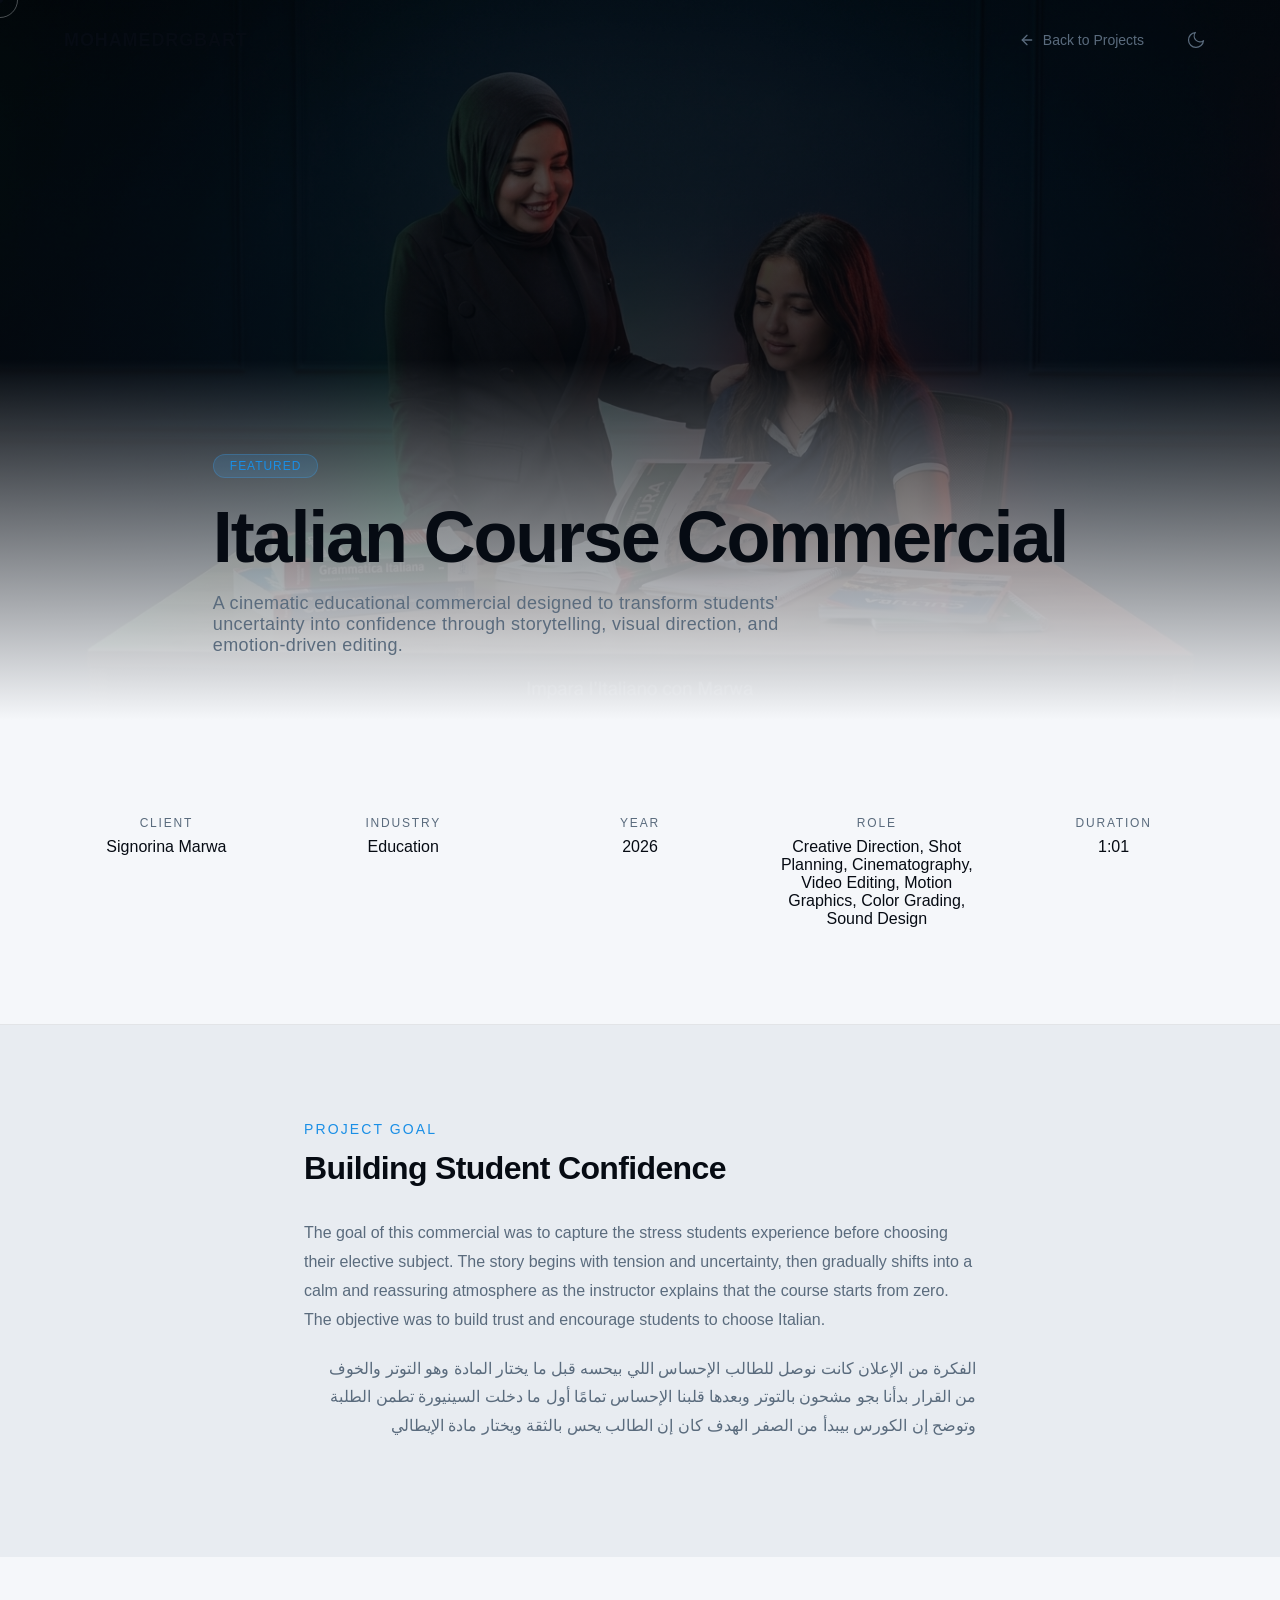
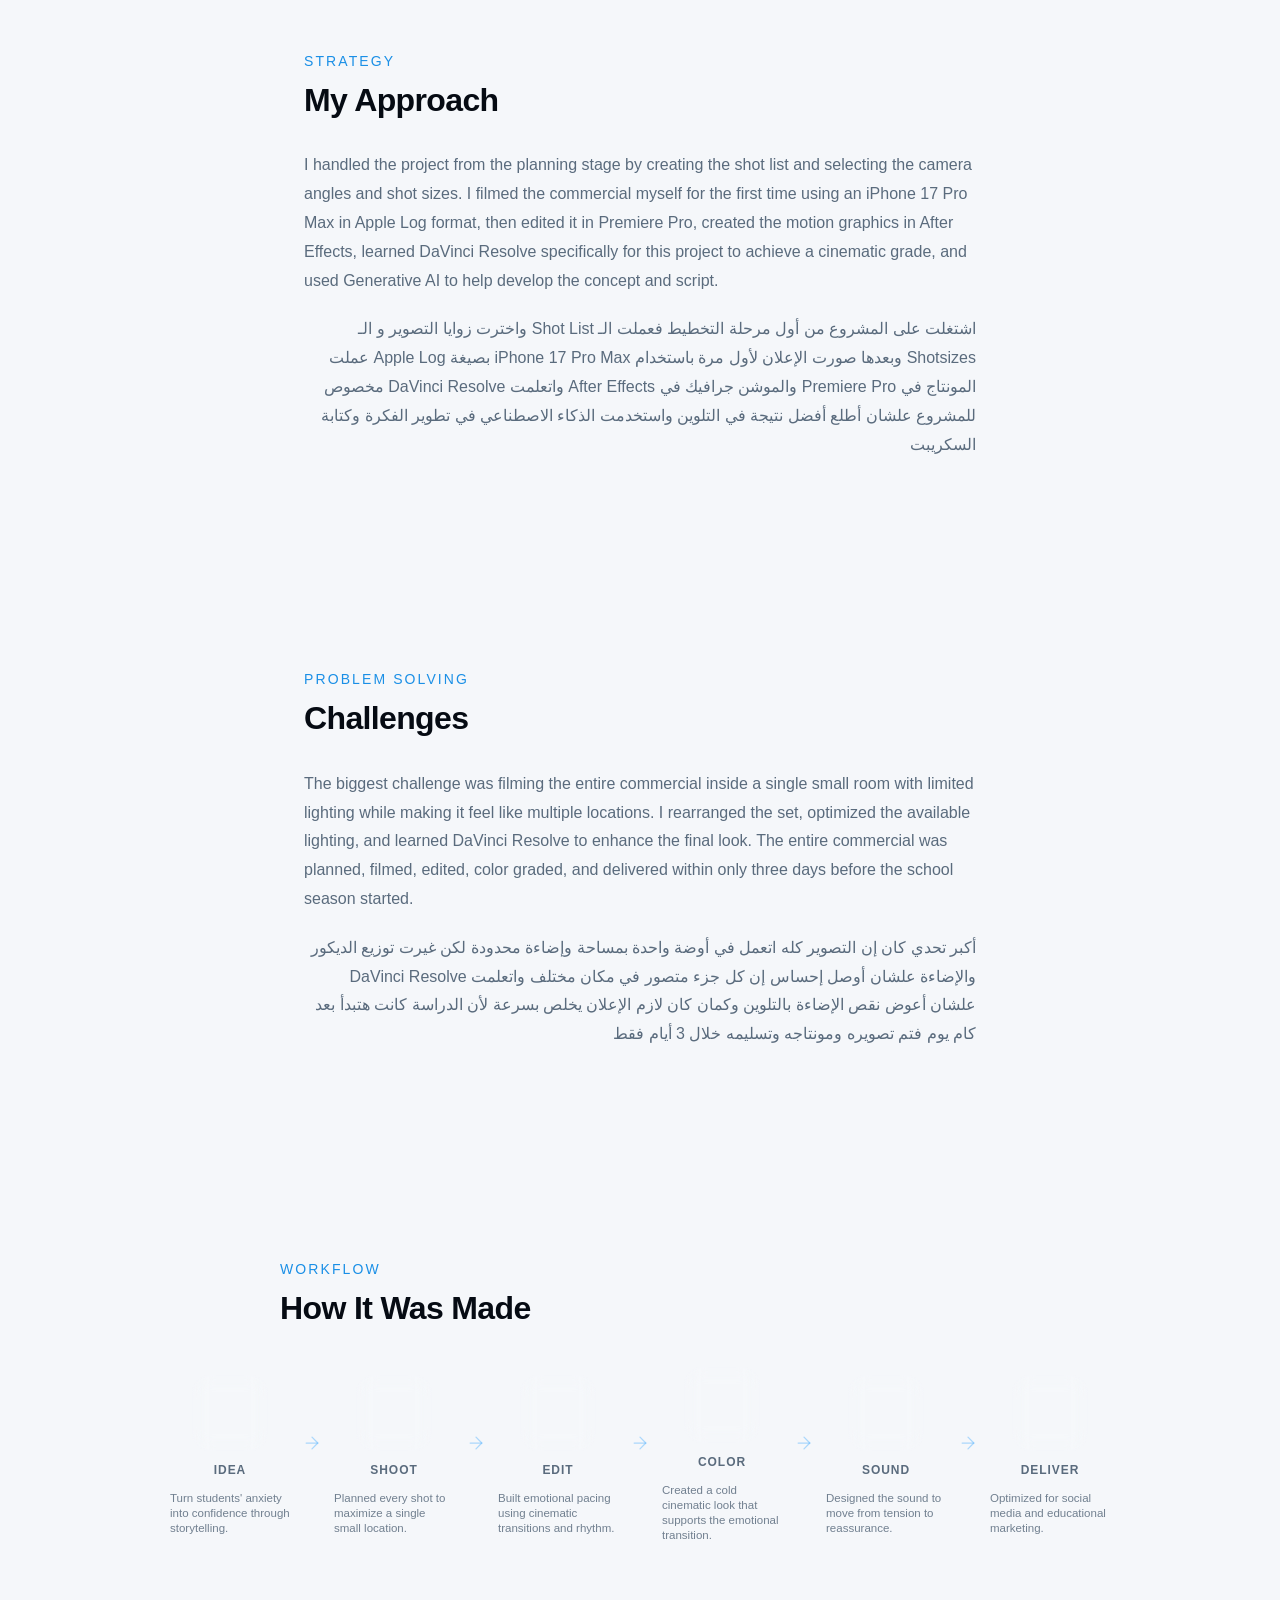
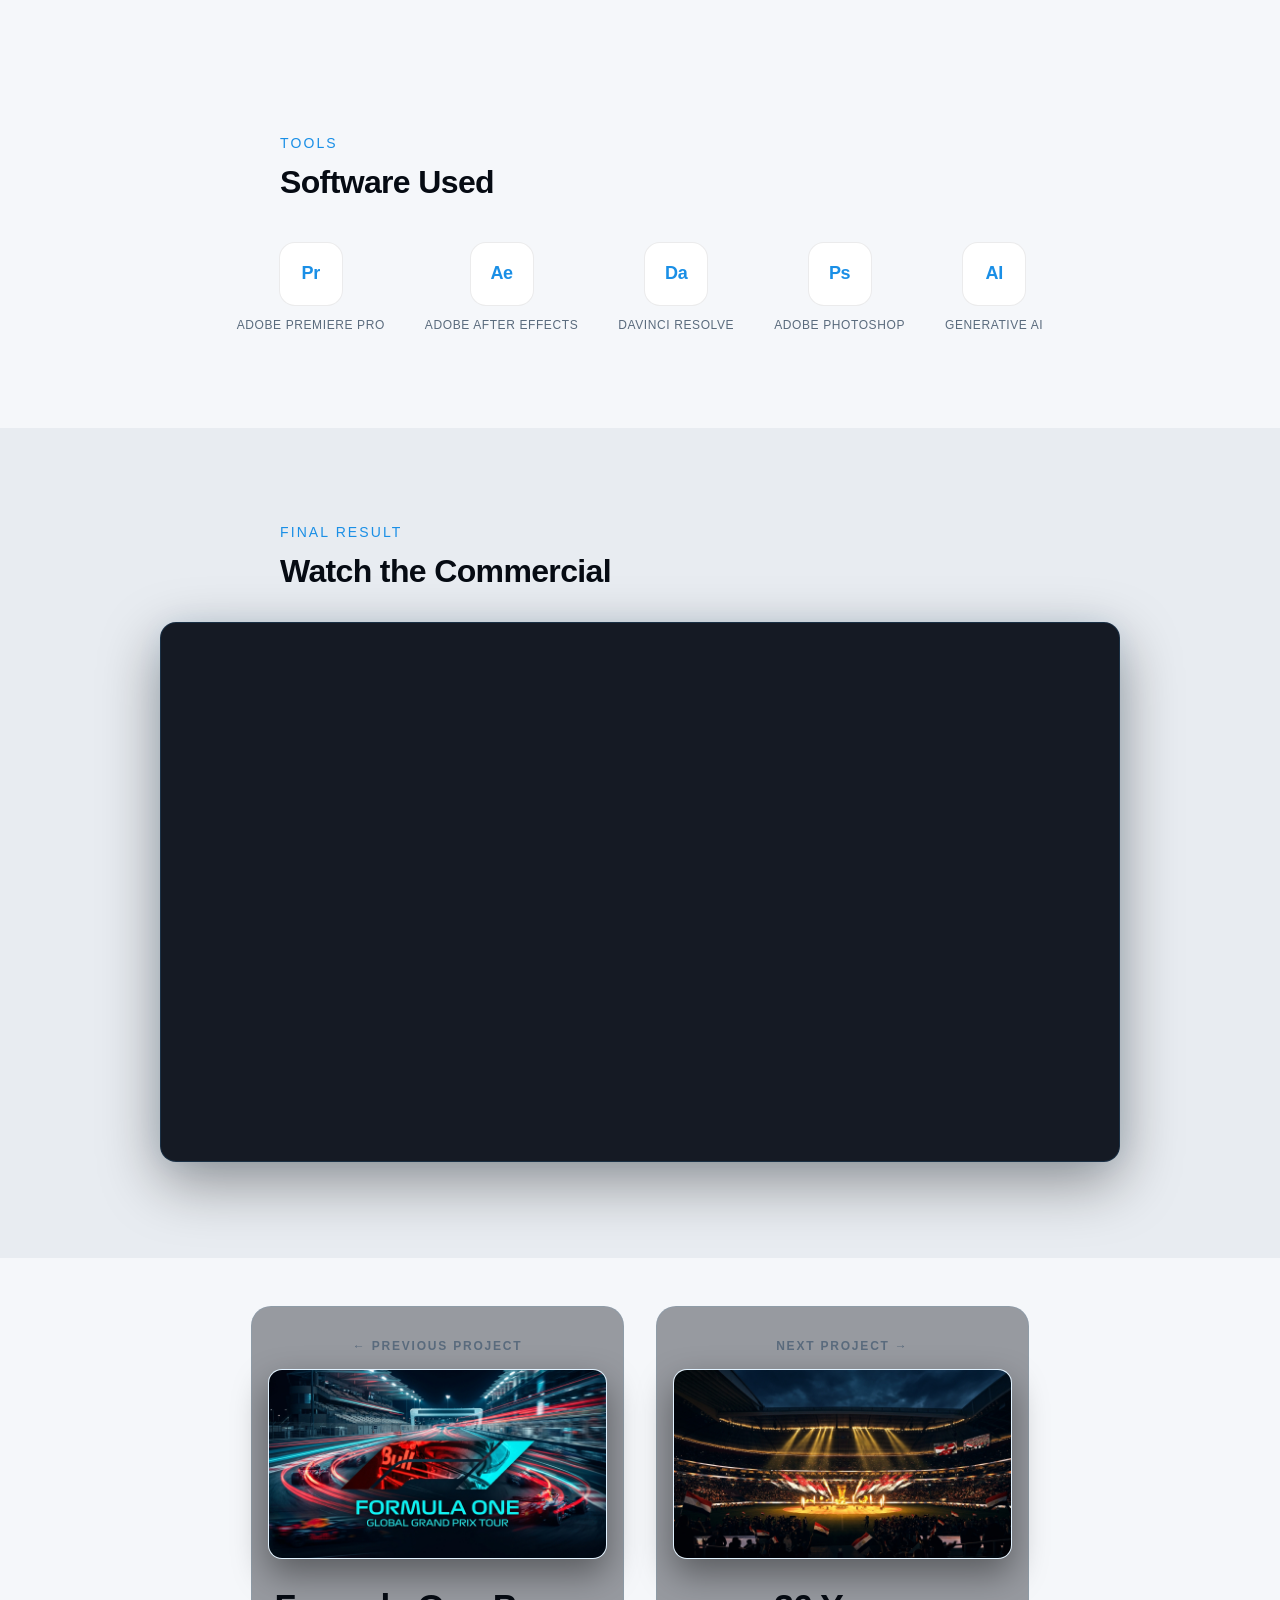
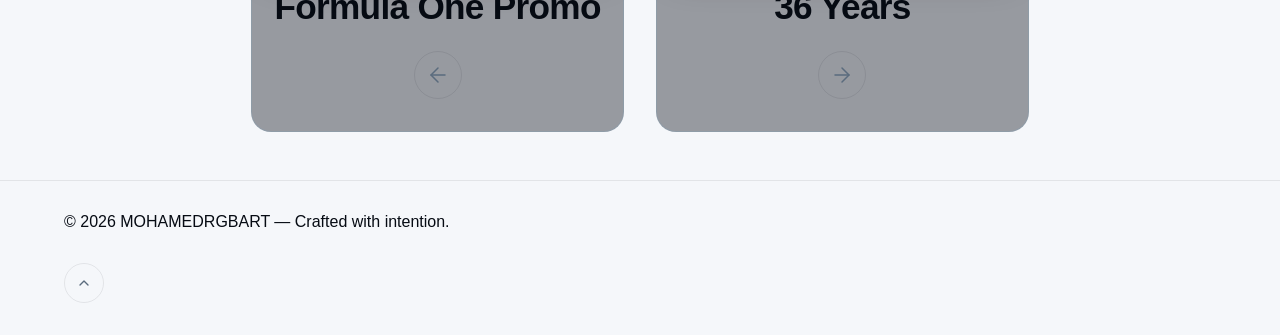
==== commit deb573a6: "Fix responsive video player" ====
--- a/case-study-2.html
+++ b/case-study-2.html
@@ -258,8 +258,8 @@
         <h2 class="cs-heading reveal-up">Watch the Commercial</h2>
       </div>
       <div class="cs-video-player reveal-up">
-        <div class="cs-video-frame" style="max-width: 960px; width: 100%; aspect-ratio: 16/9; height: 540px;">
-          <iframe src="https://drive.google.com/file/d/1u02dj9ZrypSbc4tfqgzKthN7iNm6gxJT/preview" width="100%" height="100%" allow="autoplay; encrypted-media" allowfullscreen title="Italian Course Commercial"></iframe>
+        <div class="cs-video-frame ratio-16-9" data-aspect="16:9">
+          <iframe src="https://drive.google.com/file/d/1u02dj9ZrypSbc4tfqgzKthN7iNm6gxJT/preview" allow="autoplay; fullscreen; picture-in-picture; encrypted-media" allowfullscreen="true" title="Italian Course Commercial" loading="lazy"></iframe>
         </div>
       </div>
     </div>
--- a/css/case-study.css
+++ b/css/case-study.css
@@ -483,7 +483,7 @@
 .cs-video-player {
   max-width: 960px;
   width: 100%;
-  margin: var(--space-10) auto 0;
+  margin: var(--space-8) auto 0;
   display: flex;
   justify-content: center;
   align-items: center;
@@ -491,20 +491,17 @@
 
 .cs-video-frame {
   position: relative;
+  width: 100%;
   border-radius: 16px;
   overflow: hidden;
-  background: rgba(10, 15, 25, 0.7);
+  background: rgba(10, 15, 25, 0.95);
   backdrop-filter: blur(10px);
   -webkit-backdrop-filter: blur(10px);
   border: 1px solid rgba(57, 168, 255, 0.15);
   box-shadow: 0 20px 60px rgba(0, 0, 0, 0.4), 0 0 30px rgba(57, 168, 255, 0.08);
-  max-width: 100%;
-  width: fit-content;
-  display: flex;
-  justify-content: center;
-  align-items: center;
   margin: 0 auto;
   transition: border-color 0.3s ease, box-shadow 0.3s ease, max-width 0.4s ease;
+  will-change: transform;
 }
 
 .cs-video-frame:hover {
@@ -512,17 +509,61 @@
   box-shadow: 0 25px 70px rgba(0, 0, 0, 0.5), 0 0 40px rgba(57, 168, 255, 0.15);
 }
 
+/* Aspect ratio presets */
+.cs-video-frame.ratio-16-9,
+.cs-video-frame[data-aspect="16:9"] {
+  max-width: 960px;
+  aspect-ratio: 16 / 9;
+}
+
+.cs-video-frame.ratio-9-16,
+.cs-video-frame[data-aspect="9:16"] {
+  max-width: 380px;
+  aspect-ratio: 9 / 16;
+}
+
 .cs-video-frame video,
-.cs-video-frame img,
-.cs-video-frame iframe {
+.cs-video-frame img {
   display: block;
   width: 100%;
   height: 100%;
   max-width: 100%;
   max-height: 80vh;
   border-radius: 16px;
+  object-fit: contain;
+}
+
+.cs-video-frame iframe {
+  position: absolute;
+  top: 0;
+  left: 0;
+  width: 100%;
+  height: 100%;
   border: none;
+  border-radius: 16px;
+  display: block;
   object-fit: contain;
+}
+
+/* Mobile responsive adjustments */
+@media (max-width: 768px) {
+  .cs-video-player {
+    margin-top: var(--space-6);
+    padding: 0 var(--space-2);
+  }
+
+  .cs-video-frame {
+    border-radius: 12px;
+  }
+
+  .cs-video-frame.ratio-9-16,
+  .cs-video-frame[data-aspect="9:16"] {
+    max-width: min(340px, 88vw);
+  }
+
+  .cs-video-frame iframe {
+    border-radius: 12px;
+  }
 }
 
 .cs-video-play-overlay {
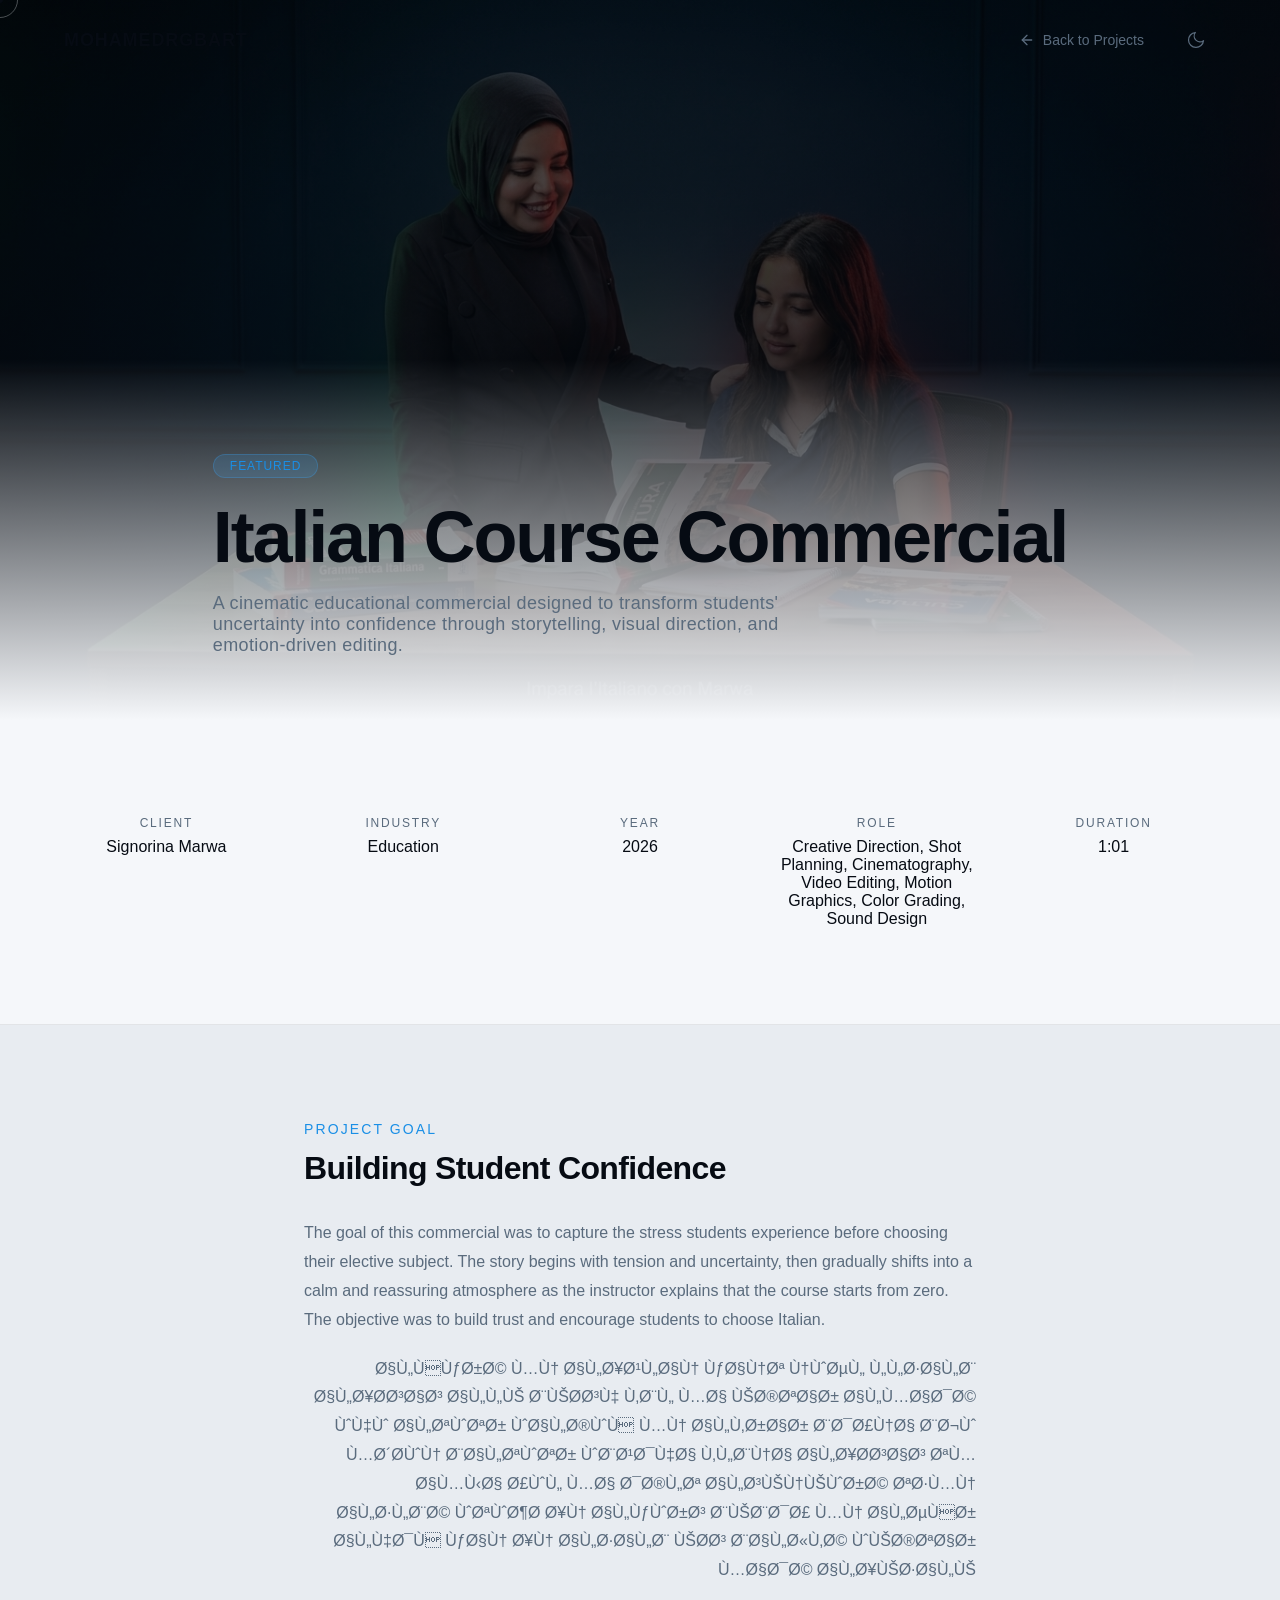
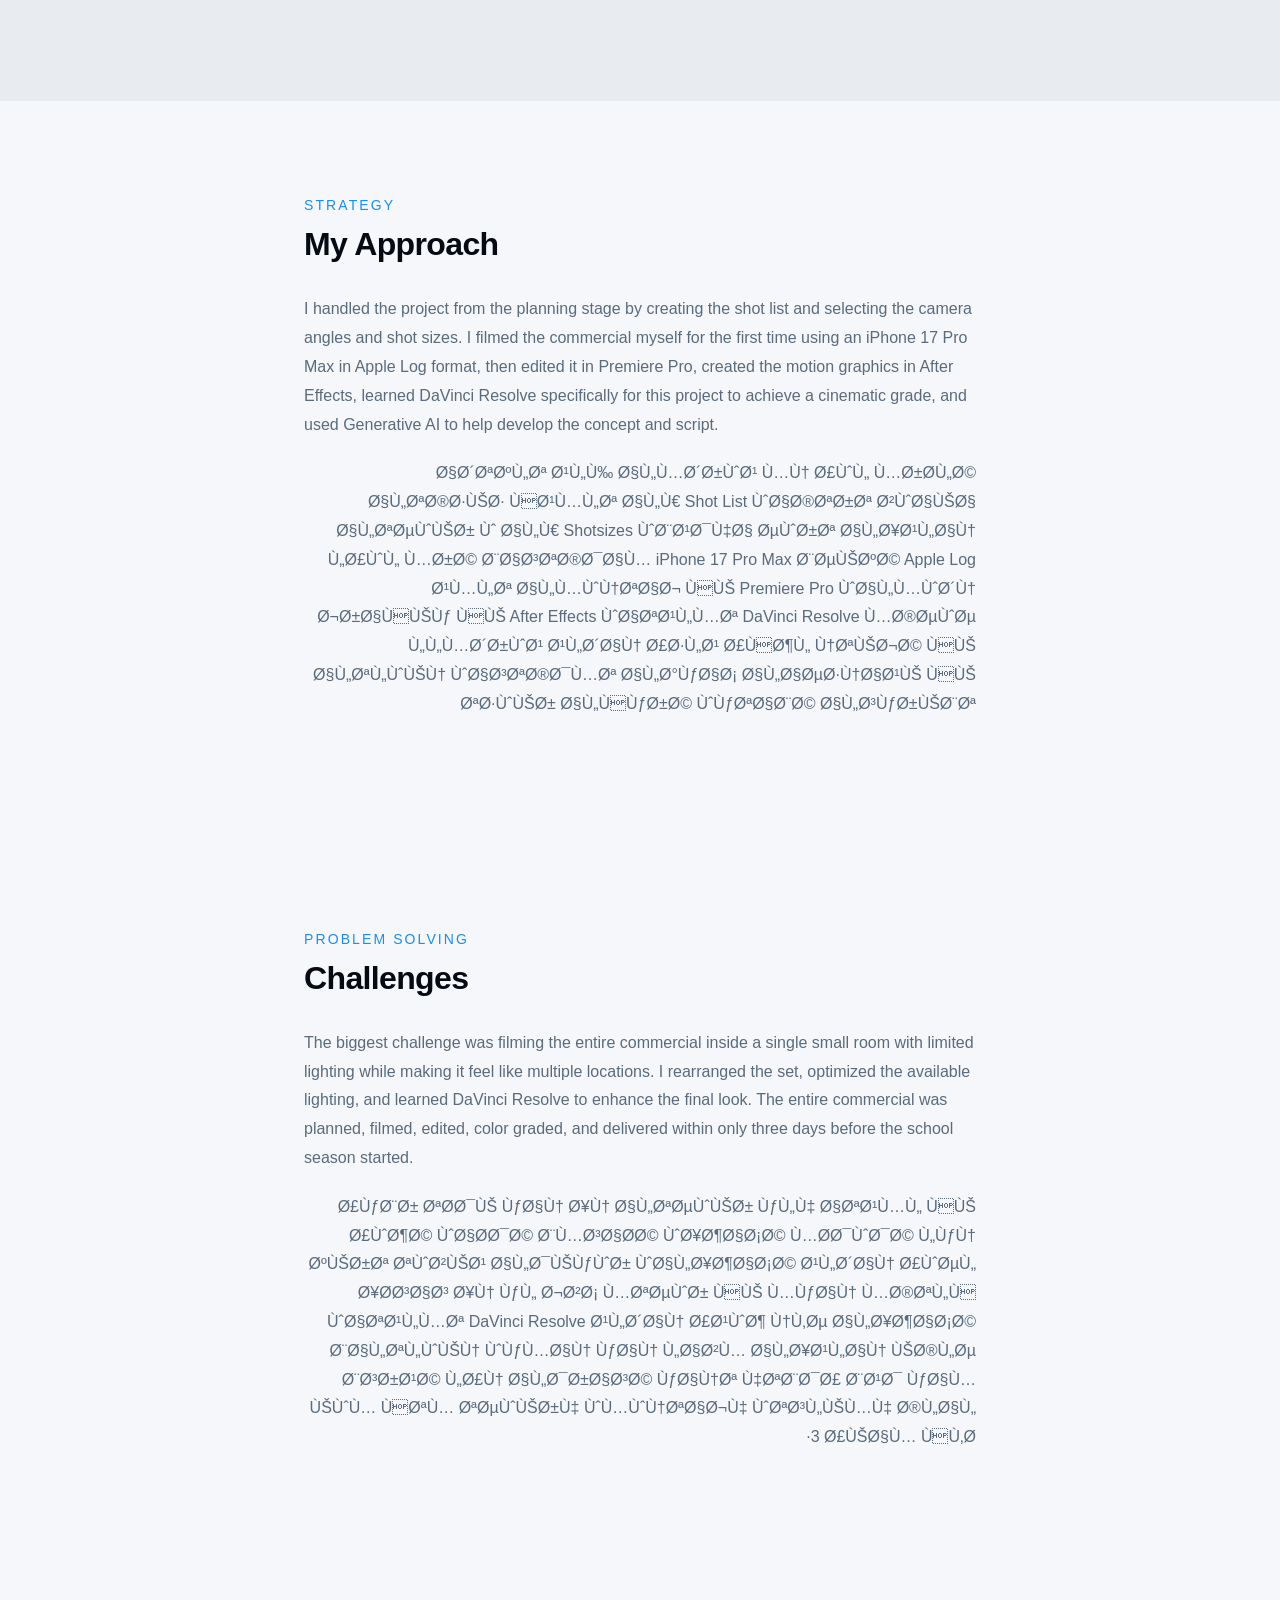
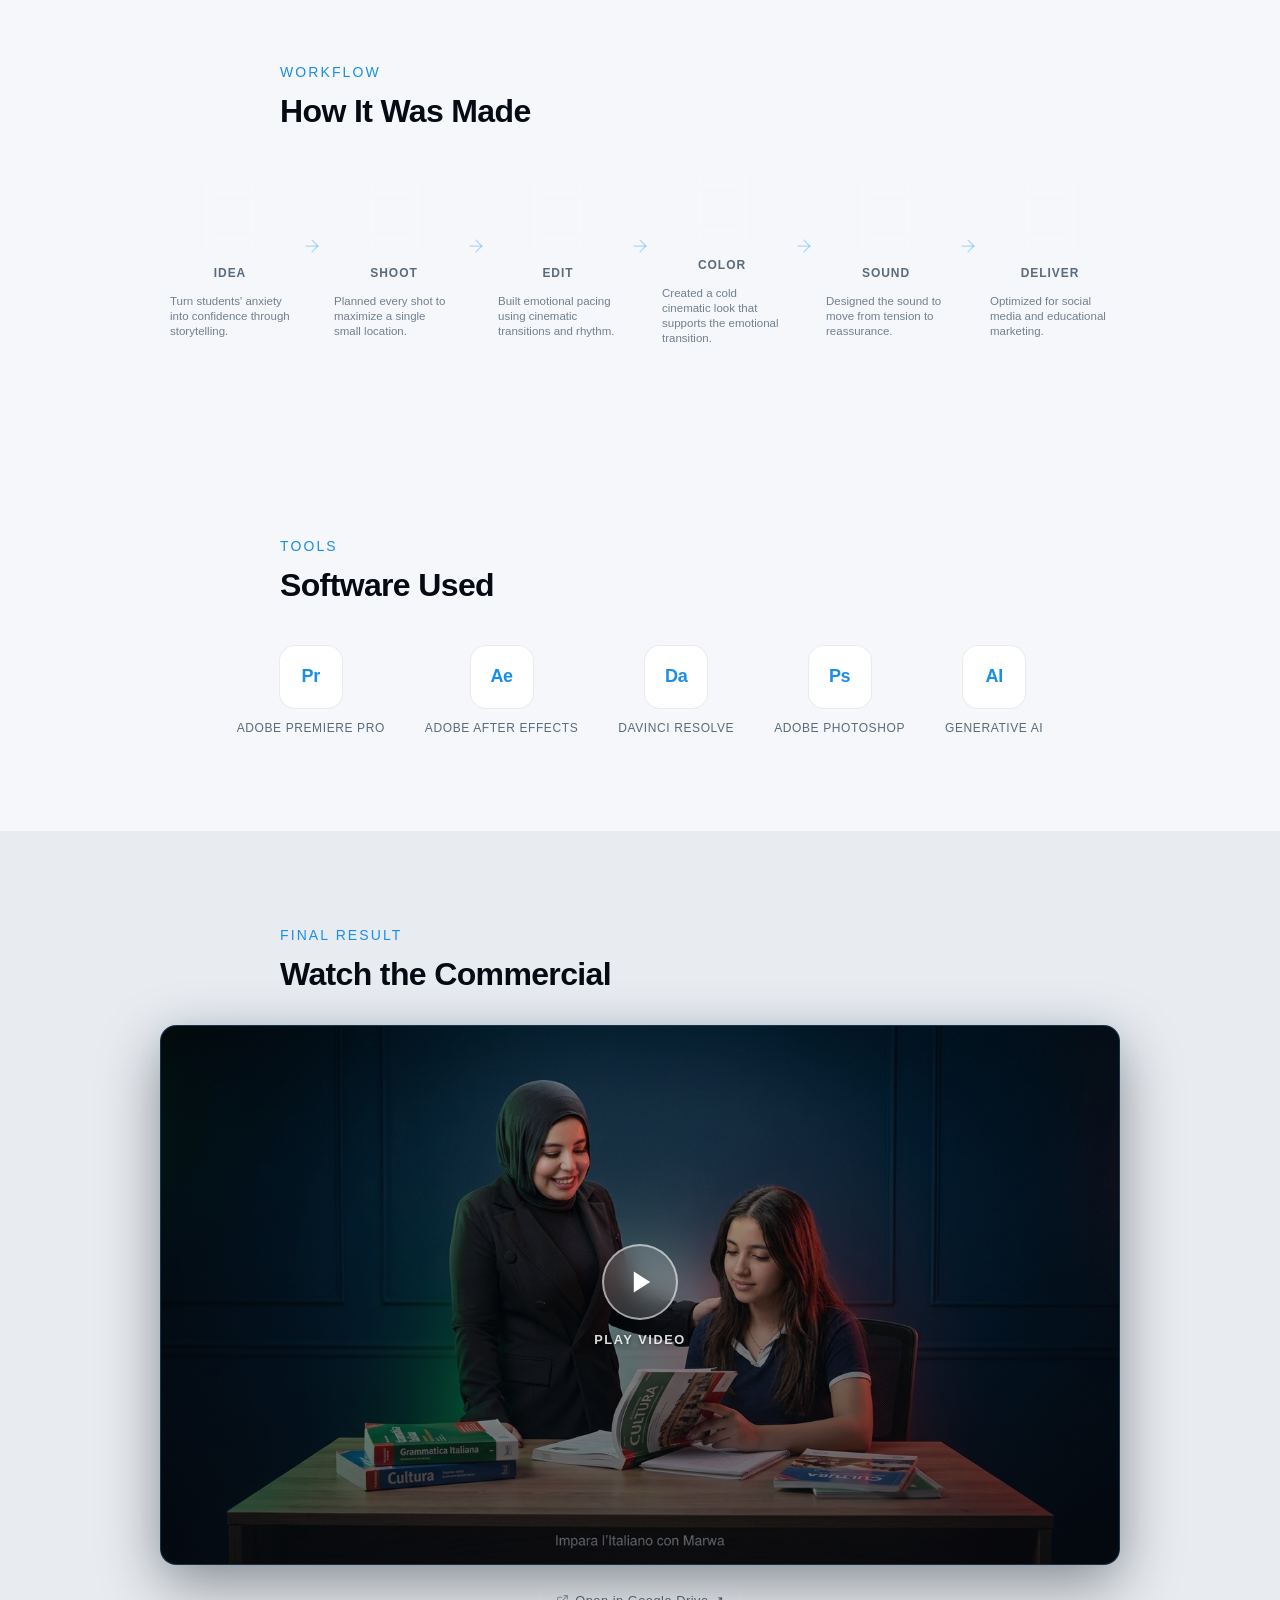
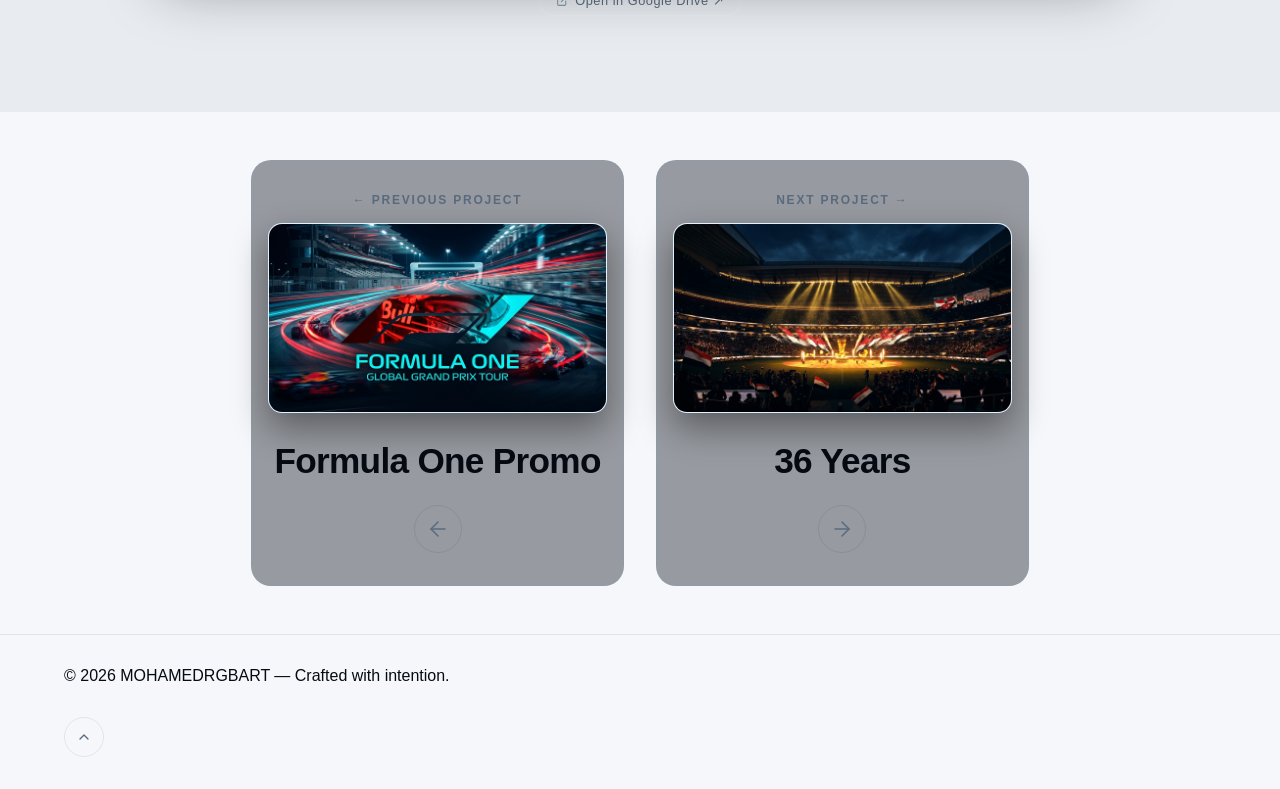
==== commit fe63dad6: "Replace embedded video players with Google Drive links" ====
--- a/case-study-2.html
+++ b/case-study-2.html
@@ -258,9 +258,28 @@
         <h2 class="cs-heading reveal-up">Watch the Commercial</h2>
       </div>
       <div class="cs-video-player reveal-up">
-        <div class="cs-video-frame ratio-16-9" data-aspect="16:9">
-          <iframe src="https://drive.google.com/file/d/1u02dj9ZrypSbc4tfqgzKthN7iNm6gxJT/preview" allow="autoplay; fullscreen; picture-in-picture; encrypted-media" allowfullscreen="true" title="Italian Course Commercial" loading="lazy"></iframe>
-        </div>
+        <a class="cs-video-preview ratio-16-9"
+           href="https://drive.google.com/file/d/1u02dj9ZrypSbc4tfqgzKthN7iNm6gxJT/view"
+           target="_blank"
+           rel="noopener noreferrer"
+           aria-label="Watch Italian Course Commercial on Google Drive"
+           data-aspect="16:9">
+          <img class="cs-video-preview__thumb" src="assets/images/italy_thumb.jpg" alt="Signorina Marwa — Italian Ad" loading="lazy">
+          <div class="cs-video-preview__overlay"></div>
+          <div class="cs-video-preview__play">
+            <div class="cs-play-btn">
+              <svg xmlns="http://www.w3.org/2000/svg" width="28" height="28" viewBox="0 0 24 24" fill="currentColor"><polygon points="5 3 19 12 5 21 5 3"/></svg>
+            </div>
+            <span class="cs-play-label">Play Video</span>
+          </div>
+        </a>
+        <a class="cs-drive-link"
+           href="https://drive.google.com/file/d/1u02dj9ZrypSbc4tfqgzKthN7iNm6gxJT/view"
+           target="_blank"
+           rel="noopener noreferrer">
+          <svg xmlns="http://www.w3.org/2000/svg" width="13" height="13" viewBox="0 0 24 24" fill="none" stroke="currentColor" stroke-width="2" stroke-linecap="round" stroke-linejoin="round"><path d="M18 13v6a2 2 0 0 1-2 2H5a2 2 0 0 1-2-2V8a2 2 0 0 1 2-2h6"/><polyline points="15 3 21 3 21 9"/><line x1="10" y1="14" x2="21" y2="3"/></svg>
+          Open in Google Drive ↗
+        </a>
       </div>
     </div>
   </section>
--- a/css/case-study.css
+++ b/css/case-study.css
@@ -474,7 +474,7 @@
 }
 
 /* ============================================
-   FINAL VIDEO — ADAPTIVE ASPECT RATIO PLAYER
+   FINAL VIDEO — THUMBNAIL PREVIEW + PLAY BUTTON
    ============================================ */
 .cs-final {
   background-color: var(--bg-secondary);
@@ -485,129 +485,230 @@
   width: 100%;
   margin: var(--space-8) auto 0;
   display: flex;
+  flex-direction: column;
+  align-items: center;
+  gap: 1.25rem;
+}
+
+/* The clickable preview card that wraps thumbnail + overlay */
+.cs-video-preview {
+  position: relative;
+  width: 100%;
+  margin: 0 auto;
+  border-radius: 16px;
+  overflow: hidden;
+  background: rgba(10, 15, 25, 0.95);
+  border: 1px solid rgba(57, 168, 255, 0.15);
+  box-shadow: 0 20px 60px rgba(0, 0, 0, 0.4), 0 0 30px rgba(57, 168, 255, 0.08);
+  cursor: pointer;
+  text-decoration: none;
+  display: block;
+  transition: border-color 0.3s ease, box-shadow 0.3s ease, transform 0.3s ease;
+  will-change: transform;
+  -webkit-tap-highlight-color: transparent;
+}
+
+.cs-video-preview:hover {
+  border-color: rgba(57, 168, 255, 0.35);
+  box-shadow: 0 28px 80px rgba(0, 0, 0, 0.55), 0 0 50px rgba(57, 168, 255, 0.18);
+  transform: translateY(-2px);
+}
+
+/* Aspect ratio presets on the preview card */
+.cs-video-preview.ratio-16-9 {
+  max-width: 960px;
+  aspect-ratio: 16 / 9;
+}
+
+.cs-video-preview.ratio-9-16 {
+  max-width: 380px;
+  aspect-ratio: 9 / 16;
+}
+
+/* Thumbnail image fills the card */
+.cs-video-preview__thumb {
+  position: absolute;
+  inset: 0;
+  width: 100%;
+  height: 100%;
+  object-fit: cover;
+  display: block;
+  border-radius: 16px;
+  transition: transform 0.5s ease;
+}
+
+.cs-video-preview:hover .cs-video-preview__thumb {
+  transform: scale(1.03);
+}
+
+/* Dark gradient overlay over thumbnail */
+.cs-video-preview__overlay {
+  position: absolute;
+  inset: 0;
+  background: linear-gradient(
+    to bottom,
+    rgba(6, 11, 19, 0.15) 0%,
+    rgba(6, 11, 19, 0.45) 60%,
+    rgba(6, 11, 19, 0.65) 100%
+  );
+  border-radius: 16px;
+  transition: background 0.3s ease;
+}
+
+.cs-video-preview:hover .cs-video-preview__overlay {
+  background: linear-gradient(
+    to bottom,
+    rgba(6, 11, 19, 0.1) 0%,
+    rgba(6, 11, 19, 0.38) 60%,
+    rgba(6, 11, 19, 0.55) 100%
+  );
+}
+
+/* Play button centered in the card */
+.cs-video-preview__play {
+  position: absolute;
+  inset: 0;
+  display: flex;
+  flex-direction: column;
+  align-items: center;
   justify-content: center;
-  align-items: center;
-}
-
+  gap: 0.75rem;
+  pointer-events: none;
+}
+
+.cs-play-btn {
+  width: 76px;
+  height: 76px;
+  border-radius: 50%;
+  background: rgba(255, 255, 255, 0.18);
+  backdrop-filter: blur(12px);
+  -webkit-backdrop-filter: blur(12px);
+  border: 2px solid rgba(255, 255, 255, 0.55);
+  display: flex;
+  align-items: center;
+  justify-content: center;
+  color: #fff;
+  transition: background 0.25s ease, transform 0.25s ease, border-color 0.25s ease;
+  flex-shrink: 0;
+}
+
+.cs-play-btn svg {
+  margin-left: 4px; /* optical centering for play triangle */
+}
+
+.cs-video-preview:hover .cs-play-btn {
+  background: rgba(57, 168, 255, 0.85);
+  border-color: rgba(57, 168, 255, 1);
+  transform: scale(1.1);
+}
+
+.cs-play-label {
+  font-size: 0.8rem;
+  font-weight: 600;
+  letter-spacing: 0.12em;
+  text-transform: uppercase;
+  color: rgba(255, 255, 255, 0.85);
+  text-shadow: 0 1px 4px rgba(0,0,0,0.6);
+}
+
+/* Secondary "Open in Google Drive" link below the card */
+.cs-drive-link {
+  display: inline-flex;
+  align-items: center;
+  gap: 0.4rem;
+  font-size: 0.8rem;
+  font-weight: 500;
+  letter-spacing: 0.04em;
+  color: var(--text-secondary);
+  text-decoration: none;
+  padding: 0.45rem 1rem;
+  border-radius: 100px;
+  border: 1px solid rgba(255, 255, 255, 0.12);
+  background: rgba(255, 255, 255, 0.04);
+  transition: color 0.2s ease, border-color 0.2s ease, background 0.2s ease;
+  cursor: pointer;
+  -webkit-tap-highlight-color: transparent;
+}
+
+.cs-drive-link:hover {
+  color: var(--text-primary);
+  border-color: rgba(57, 168, 255, 0.4);
+  background: rgba(57, 168, 255, 0.08);
+}
+
+.cs-drive-link svg {
+  flex-shrink: 0;
+  opacity: 0.7;
+  transition: opacity 0.2s ease;
+}
+
+.cs-drive-link:hover svg {
+  opacity: 1;
+}
+
+/* ---- Keep .cs-video-frame for backward-compat (non-iframe content) ---- */
 .cs-video-frame {
   position: relative;
   width: 100%;
   border-radius: 16px;
   overflow: hidden;
   background: rgba(10, 15, 25, 0.95);
-  backdrop-filter: blur(10px);
-  -webkit-backdrop-filter: blur(10px);
   border: 1px solid rgba(57, 168, 255, 0.15);
-  box-shadow: 0 20px 60px rgba(0, 0, 0, 0.4), 0 0 30px rgba(57, 168, 255, 0.08);
+  box-shadow: 0 20px 60px rgba(0, 0, 0, 0.4);
   margin: 0 auto;
-  transition: border-color 0.3s ease, box-shadow 0.3s ease, max-width 0.4s ease;
-  will-change: transform;
-}
-
-.cs-video-frame:hover {
-  border-color: rgba(57, 168, 255, 0.3);
-  box-shadow: 0 25px 70px rgba(0, 0, 0, 0.5), 0 0 40px rgba(57, 168, 255, 0.15);
-}
-
-/* Aspect ratio presets */
-.cs-video-frame.ratio-16-9,
-.cs-video-frame[data-aspect="16:9"] {
+}
+
+.cs-video-frame.ratio-16-9 {
   max-width: 960px;
   aspect-ratio: 16 / 9;
 }
 
-.cs-video-frame.ratio-9-16,
-.cs-video-frame[data-aspect="9:16"] {
+.cs-video-frame.ratio-9-16 {
   max-width: 380px;
   aspect-ratio: 9 / 16;
 }
 
-.cs-video-frame video,
-.cs-video-frame img {
-  display: block;
-  width: 100%;
-  height: 100%;
-  max-width: 100%;
-  max-height: 80vh;
-  border-radius: 16px;
-  object-fit: contain;
-}
-
-.cs-video-frame iframe {
-  position: absolute;
-  top: 0;
-  left: 0;
-  width: 100%;
-  height: 100%;
-  border: none;
-  border-radius: 16px;
-  display: block;
-  object-fit: contain;
-}
-
-/* Mobile responsive adjustments */
+/* Mobile responsive */
 @media (max-width: 768px) {
   .cs-video-player {
     margin-top: var(--space-6);
     padding: 0 var(--space-2);
   }
 
+  .cs-video-preview {
+    border-radius: 12px;
+  }
+
+  .cs-video-preview__thumb {
+    border-radius: 12px;
+  }
+
+  .cs-video-preview__overlay {
+    border-radius: 12px;
+  }
+
+  .cs-video-preview.ratio-9-16 {
+    max-width: min(340px, 88vw);
+  }
+
+  .cs-play-btn {
+    width: 64px;
+    height: 64px;
+  }
+
+  .cs-play-label {
+    font-size: 0.72rem;
+  }
+
   .cs-video-frame {
     border-radius: 12px;
   }
 
-  .cs-video-frame.ratio-9-16,
-  .cs-video-frame[data-aspect="9:16"] {
+  .cs-video-frame.ratio-9-16 {
     max-width: min(340px, 88vw);
   }
-
-  .cs-video-frame iframe {
-    border-radius: 12px;
-  }
-}
-
-.cs-video-play-overlay {
-  position: absolute;
-  inset: 0;
-  display: flex;
-  align-items: center;
-  justify-content: center;
-  background: rgba(6, 11, 19, 0.4);
-  cursor: pointer;
-  transition: background 0.3s ease;
-}
-
-.cs-video-play-overlay:hover {
-  background: rgba(6, 11, 19, 0.5);
-}
-
-.cs-play-button {
-  width: 72px;
-  height: 72px;
-  border-radius: 50%;
-  background: rgba(57, 168, 255, 0.9);
-  display: flex;
-  align-items: center;
-  justify-content: center;
-  color: #fff;
-  transition: transform 0.3s ease, background 0.3s ease;
-}
-
-.cs-play-button svg {
-  margin-left: 3px;
-}
-
-.cs-video-play-overlay:hover .cs-play-button {
-  transform: scale(1.08);
-  background: var(--accent);
-}
-
-.cs-play-message {
-  font-size: var(--text-lg);
-  color: var(--text-secondary);
-  font-weight: 500;
-  letter-spacing: 0.05em;
-}
+}
+
 
 /* ============================================
    PREVIOUS / NEXT PROJECT NAVIGATION
